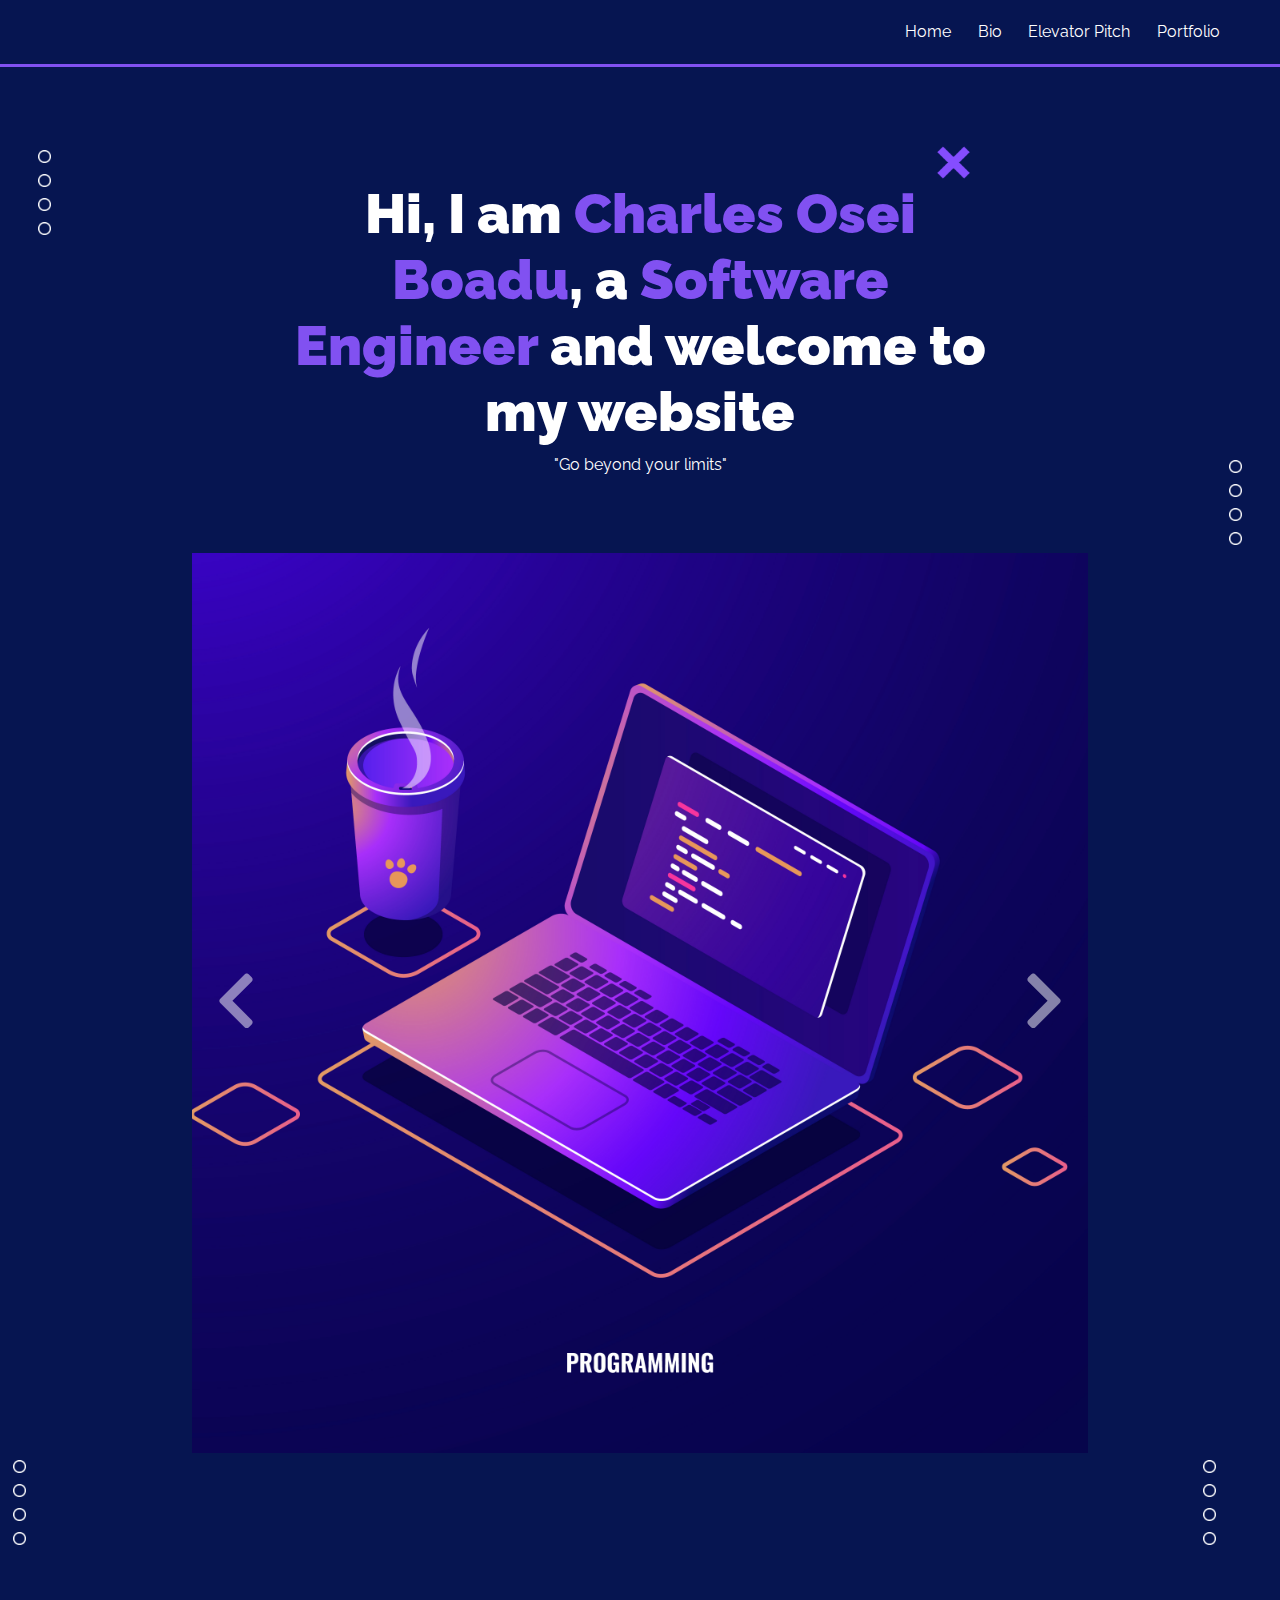
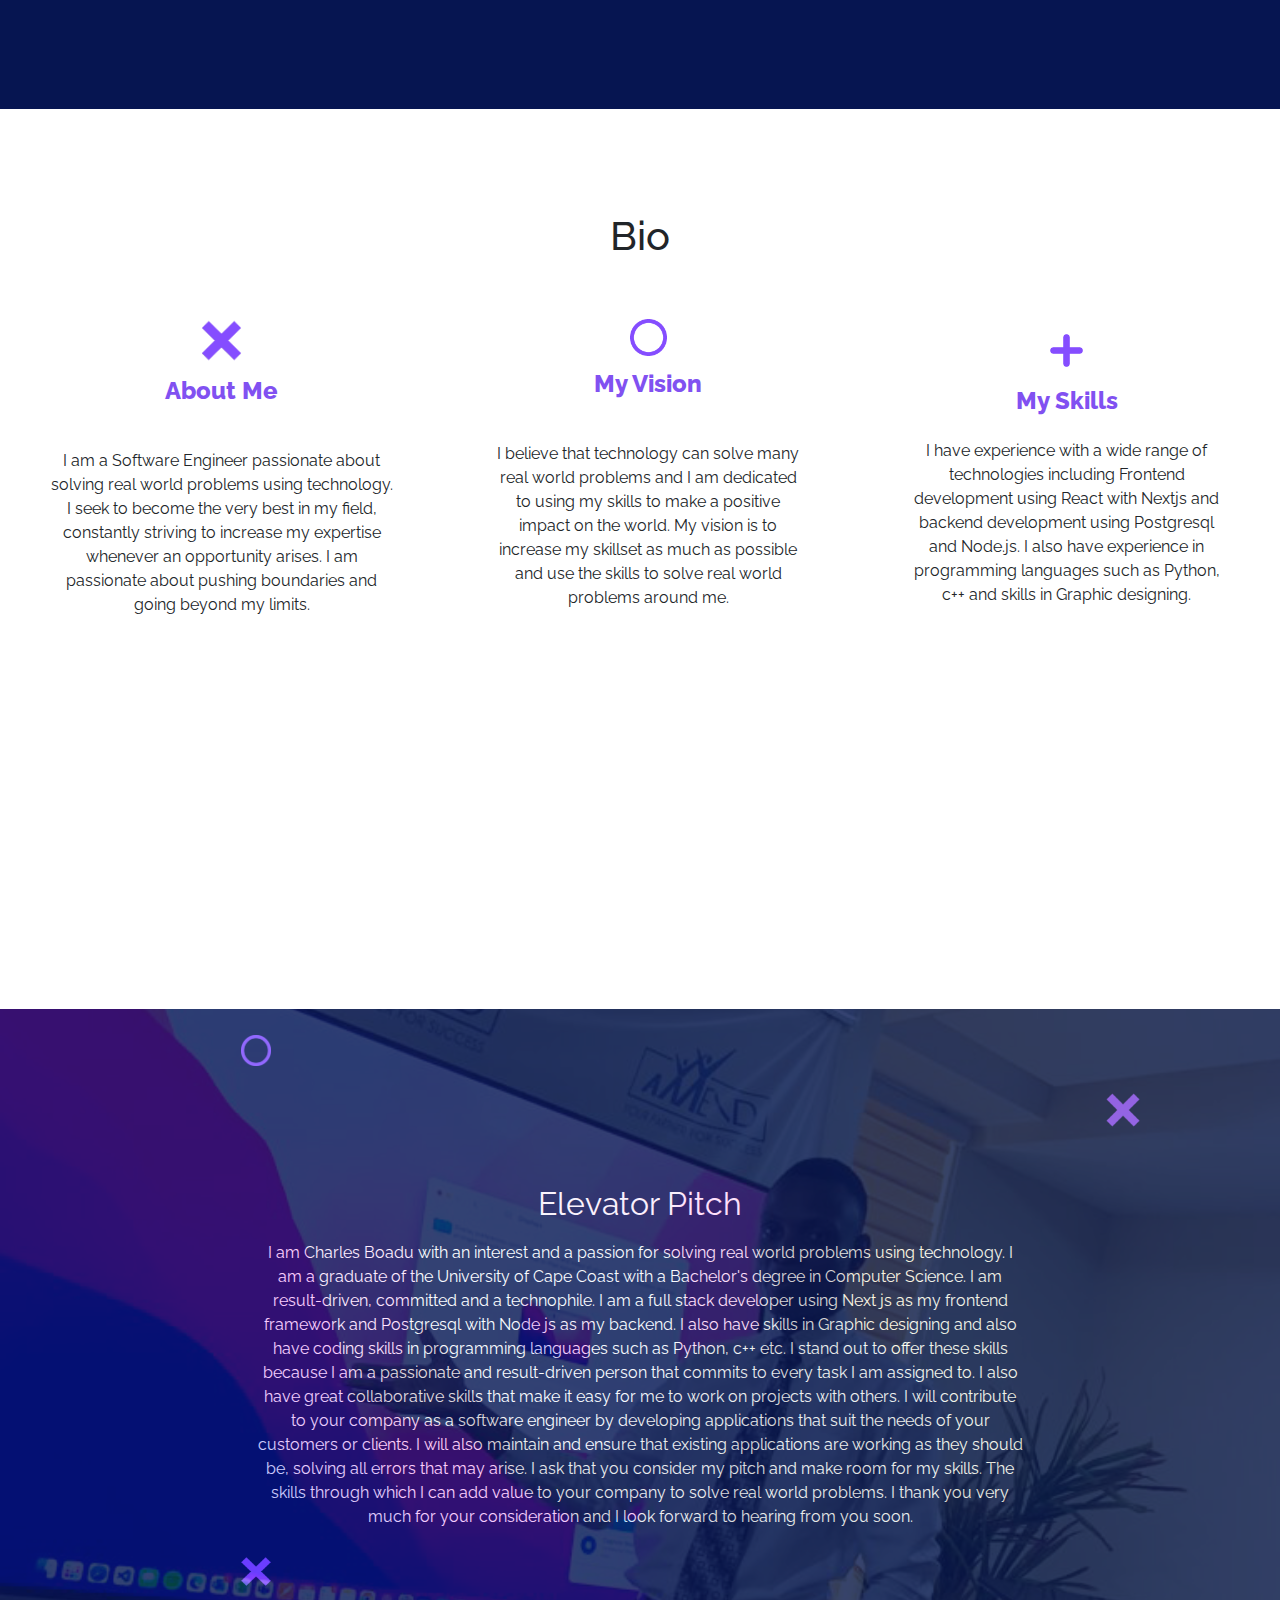
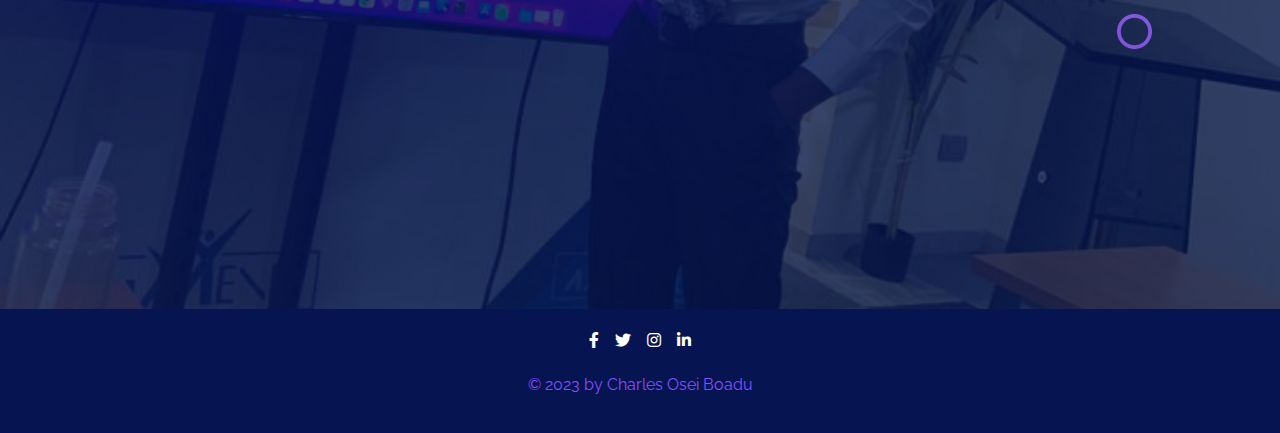
==== index.html @ ef42b21e "Adding Favicon Icon" ====
<!DOCTYPE html>
<html>
  <head>
    <meta charset="utf-8" />
    <meta name="viewport" content="width=device-width, initial-scale=1" />
    <title>Charles Boadu</title>
    <link rel="icon" href="/assets/x.ico" type="image/x-icon" />
    <link
      rel="stylesheet"
      href="https://cdnjs.cloudflare.com/ajax/libs/font-awesome/5.15.4/css/all.min.css"
    />
    <link
      rel="stylesheet"
      href="https://stackpath.bootstrapcdn.com/bootstrap/4.5.2/css/bootstrap.min.css"
      integrity="sha384-JcKb8q3iqJ61gNV9KGb8thSsNjpSL0n8PARn9HuZOnIxN0hoP+VmmDGMN5t9UJ0Z"
      crossorigin="anonymous"
    />
    <script
      src="https://kit.fontawesome.com/0000000000.js"
      crossorigin="anonymous"
    ></script>
    <link rel="preconnect" href="https://fonts.googleapis.com" />
    <link rel="preconnect" href="https://fonts.gstatic.com" crossorigin />
    <link
      href="https://fonts.googleapis.com/css2?family=Raleway:wght@200;300;500;600;700;800&display=swap"
      rel="stylesheet"
    />
    <link rel="stylesheet" type="text/css" href="../css/style.css" />
    <script src="/js/index.js" defer></script>
  </head>
  <body>
    <div class="sticky-nav">
      <nav class="navbar-main">
        <div class="nav-items" id="navItems">
          <div class="navItemsInner">
            <a href="index.html" class="nav-item" id="home-link">Home</a>
            <a href="#bio-section" class="nav-item" id="bio-link">Bio</a>
            <a
              href="#elevator-pitch-heading"
              class="nav-item"
              id="elevator-pitch-link"
              >Elevator Pitch</a
            >
            <a href="./portfolio.html" class="nav-item" id="portfolio-link"
              >Portfolio</a
            >
          </div>
        </div>
      </nav>
      <button class="menu-button" id="mobile-menu-button">&#9776;</button>
    </div>

    <!--Displays welcoming homepage message-->
    <div class="welcome-main">
      <div class="welcome-message-container">
        <video autoplay loop muted class="video-bg">
          <source src="./assets/ink_-_67358 (1080p).mp4" type="video/mp4" />
          Your browser does not support the video tag.
        </video>
        <div class="welcome-text-container">
          <div class="small-circles-1">
            <div>
              <img
                src="./assets/circle-white.png"
                alt="vertical-circles"
                width="20%"
                height="20%"
              />
            </div>
            <div>
              <img
                src="./assets/circle-white.png"
                alt="vertical-circles"
                width="20%"
                height="20%"
              />
            </div>
            <div>
              <img
                src="./assets/circle-white.png"
                alt="vertical-circles"
                width="20%"
                height="20%"
              />
            </div>
            <div>
              <img
                src="./assets/circle-white.png"
                alt="vertical-circles"
                width="20%"
                height="20%"
              />
            </div>
          </div>
          <div class="x-image">
            <img src="./assets/x.png" alt="X" width="8%" height="8%" />
          </div>
          <h1 class="welcome-h1">
            Hi, I am <span id="welcome-name">Charles Osei Boadu</span>, a
            <span id="welcome-career">Software Engineer</span> and welcome to my
            website
          </h1>
          <div class="small-circles">
            <div>
              <img
                src="./assets/circle-white.png"
                alt="vertical-circles"
                width="20%"
                height="20%"
              />
            </div>
            <div>
              <img
                src="./assets/circle-white.png"
                alt="vertical-circles"
                width="20%"
                height="20%"
              />
            </div>
            <div>
              <img
                src="./assets/circle-white.png"
                alt="vertical-circles"
                width="20%"
                height="20%"
              />
            </div>
            <div>
              <img
                src="./assets/circle-white.png"
                alt="vertical-circles"
                width="20%"
                height="20%"
              />
            </div>
          </div>
          <p class="welcome-p">"Go beyond your limits"</p>
        </div>
      </div>

      <!-- Carousel  -->
      <div class="carousel" data-carousel>
        <button class="carousel-button prev" data-carousel-button="prev">
          <i class="fas fa-chevron-left arrow-icons"></i>
        </button>
        <button class="carousel-button next" data-carousel-button="next">
          <i class="fas fa-chevron-right arrow-icons"></i>
        </button>
        <ul data-slides>
          <li class="slide" data-active>
            <img src="./assets/programming.jpg" alt="Carousel Slide One" />
          </li>
          <li class="slide">
            <img
              src="./assets/rear-view-programmer-working-all-night-long.jpg"
              alt="Carousel Slide Two"
            />
          </li>
          <li class="slide">
            <img
              src="./assets/close-up-image-programer-working-his-desk-office.jpg"
              alt="Carousel Slide Three"
            />
          </li>
        </ul>
      </div>
      <div class="small-circles-1">
        <div>
          <img
            src="./assets/circle-white.png"
            alt="vertical-circles"
            width="20%"
            height="20%"
          />
        </div>
        <div>
          <img
            src="./assets/circle-white.png"
            alt="vertical-circles"
            width="20%"
            height="20%"
          />
        </div>
        <div>
          <img
            src="./assets/circle-white.png"
            alt="vertical-circles"
            width="20%"
            height="20%"
          />
        </div>
        <div>
          <img
            src="./assets/circle-white.png"
            alt="vertical-circles"
            width="20%"
            height="20%"
          />
        </div>
      </div>
      <div class="small-circles">
        <div>
          <img
            src="./assets/circle-white.png"
            alt="vertical-circles"
            width="20%"
            height="20%"
          />
        </div>
        <div>
          <img
            src="./assets/circle-white.png"
            alt="vertical-circles"
            width="20%"
            height="20%"
          />
        </div>
        <div>
          <img
            src="./assets/circle-white.png"
            alt="vertical-circles"
            width="20%"
            height="20%"
          />
        </div>
        <div>
          <img
            src="./assets/circle-white.png"
            alt="vertical-circles"
            width="20%"
            height="20%"
          />
        </div>
      </div>
    </div>

    <!-- Section that displays the bio -->
    <div class="bio-section" id="bio-section">
      <div id="bio-heading">
        <h1>Bio</h1>
      </div>
      <div class="about-vision-skills">
        <div class="bio-item">
          <div class="bio-sub-heading">
            <div class="bio-image">
              <img src="./assets/x.png" alt="X" width="20%" height="20%" />
            </div>
            <div>About Me</div>
          </div>
          <div class="bio-text-container">
            I am a Software Engineer passionate about solving real world
            problems using technology. I seek to become the very best in my
            field, constantly striving to increase my expertise whenever an
            opportunity arises. I am passionate about pushing boundaries and
            going beyond my limits.
          </div>
        </div>
        <div class="bio-item">
          <div class="bio-sub-heading">
            <div class="bio-image">
              <img src="./assets/circle-purple.png" alt="O" width="12%" height="12%" />
            </div>
            <div>My Vision</div>
          </div>
          <div class="bio-text-container">
            I believe that technology can solve many real world problems and I
            am dedicated to using my skills to make a positive impact on the
            world. My vision is to increase my skillset as much as possible and
            use the skills to solve real world problems around me.
          </div>
        </div>
        <div class="bio-item">
          <div class="bio-sub-heading">
            <div>
              <img src="./assets/plus.png" alt="+" width="20%" height="20%" />
            </div>
            <div>My Skills</div>
          </div>
          <div>
            I have experience with a wide range of technologies including
            Frontend development using React with Nextjs and backend development
            using Postgresql and Node.js. I also have experience in programming
            languages such as Python, c++ and skills in Graphic designing.
          </div>
        </div>
      </div>
    </div>

    <!-- Section That displays Elevator Pitch  -->
    <div class="elevator-pitch-section" id="elevator-pitch-section">
      <div>
        <img
          src="./assets/Elevator-pitch-image.jpg"
          alt="Elevator Pitch Image"
          id="elevator-pitch-image"
        />
      </div>
      <div>
        <div>
          <div class="elevator-pitch-image-x-o-left">
            <img
              src="./assets/circle-purple.png"
              alt="O"
              width="6%"
              height="6%"
            />
          </div>
          <div class="elevator-pitch-image-x-o-right">
            <img src="./assets/x.png" alt="X" width="5%" height="5%" />
          </div>
        </div>
        <div id="elevator-pitch-heading">Elevator Pitch</div>
        <div id="elevator-pitch-content">
          I am Charles Boadu with an interest and a passion for solving real
          world problems using technology. I am a graduate of the University of
          Cape Coast with a Bachelor's degree in Computer Science. I am
          result-driven, committed and a technophile. I am a full stack
          developer using Next js as my frontend framework and Postgresql with
          Node js as my backend. I also have skills in Graphic designing and
          also have coding skills in programming languages such as Python, c++
          etc. I stand out to offer these skills because I am a passionate and
          result-driven person that commits to every task I am assigned to. I
          also have great collaborative skills that make it easy for me to work
          on projects with others. I will contribute to your company as a
          software engineer by developing applications that suit the needs of
          your customers or clients. I will also maintain and ensure that
          existing applications are working as they should be, solving all
          errors that may arise. I ask that you consider my pitch and make room
          for my skills. The skills through which I can add value to your
          company to solve real world problems. I thank you very much for your
          consideration and I look forward to hearing from you soon.
        </div>
        <div>
          <div class="elevator-pitch-image-x-o-left">
            <img src="./assets/x.png" alt="X" width="10%" height="10%" />
          </div>
          <div class="elevator-pitch-image-x-o-right">
            <img
              src="./assets/circle-purple.png"
              alt="O"
              width="3%"
              height="3%"
            />
          </div>
        </div>
      </div>
    </div>

    <!--Displays responsive footer at bottom of webpage-->
    <div class="footer-dark">
      <footer>
        <div class="footer-icons-container">
          <div class="footer-icons">
            <a href="https://twitter.com/Charles48722181"
              ><i class="fab fa-facebook-f fa-inverse"></i> </a
            ><a href="https://twitter.com/Charles48722181">
              <i class="fab fa-twitter fa-inverse"></i> </a
            ><a href="https://www.instagram.com/charlesoseiboadu/">
              <i class="fab fa-instagram fa-inverse"></i> </a
            ><a href="https://www.linkedin.com/in/charles-boadu-6b8129207/">
              <i class="fab fa-linkedin-in fa-inverse"></i>
            </a>
          </div>
          <p class="copyright">© 2023 by Charles Osei Boadu</p>
        </div>
      </footer>
    </div>

    <script
      src="https://code.jquery.com/jquery-3.5.1.slim.min.js"
      integrity="sha384-DfXdz2htPH0lsSSs5nCTpuj/zy4C+OGpamoFVy38MVBnE+IbbVYUew+OrCXaRkfj"
      crossorigin="anonymous"
    ></script>
    <script
      src="https://cdn.jsdelivr.net/npm/popper.js@1.16.1/dist/umd/popper.min.js"
      integrity="sha384-9/reFTGAW83EW2RDu2S0VKaIzap3H66lZH81PoYlFhbGU+6BZp6G7niu735Sk7lN"
      crossorigin="anonymous"
    ></script>
    <script
      src="https://stackpath.bootstrapcdn.com/bootstrap/4.5.2/js/bootstrap.min.js"
      integrity="sha384-B4gt1jrGC7Jh4AgTPSdUtOBvfO8shuf57BaghqFfPlYxofvL8/KUEfYiJOMMV+rV"
      crossorigin="anonymous"
    ></script>
  </body>
</html>
---- css/style.css ----
body {
  font-family: "Raleway", sans-serif;
  margin: 0px 0px;
  min-height: 100vh;
  min-width: fit-content;
  display: flex;
  flex-direction: column;
  font-size: 1rem;
  font-weight: 400;
  color: #212529;
  background-color: rgb(6, 21, 81);
}

.sticky-nav {
  height: 100vh;
  z-index: 100;
  position: fixed;
  top: 0;
  top: 0;
  left: 0;
  right: 0;
  margin-bottom: 20px;
}

.navItemsInner {
  width: 100%;
  display: flex;
  justify-content: space-between;
}

.navbar-main {
  background-color: rgb(6, 21, 81);
  padding: 20px 10px;
  display: flex;
  justify-content: flex-end;
  border-bottom: 3px solid #8151f1;
}

.nav-items {
  width: 25%;
  display: flex;
  justify-content: space-between;
  margin-right: 50px;
}

.welcome-main {
  background-color: rgb(6, 21, 81);
  position: relative;
  width: 100%;
  height: 100%;
  margin-bottom: 20%;
  /* margin-top: -1.5%; */
}

.nav-item.active {
  color: #8151f1;
}

.video-bg {
  position: absolute;
  top: 0;
  left: 0;
  width: 100%;
  height: 100%;
  object-fit: cover;
  z-index: -1;
  opacity: 0.2;
}

.welcome-message-container {
  text-align: center;
  height: 100%;
  margin: 0 auto;
  color: #fff;
  padding-top: 8%;
  padding-bottom: 3%;
  position: relative;
  z-index: 1;
  padding: 20px;
}

#welcome-name {
  color: #8151f1;
  font-weight: 400px;
}

#welcome-career {
  color: #8151f1;
}

.welcome-text-container {
  width: 60%;
  padding-top: 10%;
  margin: 0 auto;
  margin-bottom: 20%;
}

.welcome-h1 {
  font-weight: 900;
  font-size: 55px;
}

.small-circles {
  position: absolute;
  right: 1%;
  z-index: -1;
  width: 5%;
}

.small-circles-1 {
  position: absolute;
  left: 1%;
  z-index: -1;
  width: 5%;
}

.nav-item {
  color: white;
}

.nav-item:hover {
  color: rgb(133, 77, 255);
  text-decoration: none;
}

.x-image {
  display: flex;
  justify-content: flex-end;
  margin-right: 4%;
}

.carousel {
  width: 70vw;
  height: 100vh;
  position: relative;
  margin: 0 auto;
  margin-top: -15%;
}

.carousel > ul {
  margin: 0;
  padding: 0;
  list-style: none;
}

.slide {
  position: absolute;
  inset: 0;
  opacity: 0;
  transition: 200ms opacity ease-in-out;
  transition-delay: 200ms;
}

.slide > img {
  display: block;
  width: 100%;
  height: 100%;
  object-fit: cover;
  object-position: center;
}

.slide[data-active] {
  opacity: 1;
  z-index: 1;
  transition-delay: 0ms;
}

.carousel-button {
  position: absolute;
  z-index: 1000;
  background: none;
  border: none;
  font-size: 4rem;
  top: 50%;
  transform: translateY(-50%);
  color: rgba(255, 255, 255, 0.5);
  cursor: pointer;
  /* border-radius: 0.25rem; */
  padding: 0 0.5rem;
  /* background-color: rgba(0, 0, 0, 0.1); */
}

.carousel-button:hover,
.carousel-button:focus {
  color: white;
  /* background-color: rgba(0, 0, 0, 0.2); */
}

.carousel-button:focus {
  outline: 1px solid #8151f1;
}

.carousel-button.prev {
  left: 1rem;
}

.carousel-button.next {
  right: 1rem;
}

.bio-section {
  background-color: white;
  height: 100vh;
  padding-top: 8%;
  padding-bottom: 3%;
}

#bio-heading {
  text-align: center;
  font-weight: 800;
}

.about-vision-skills {
  display: flex;
  justify-content: space-between;
  width: 100%;
  margin: 0 auto;
}

.bio-sub-heading {
  color: #8151f1;
  font-weight: 800;
  font-size: x-large;
  padding-bottom: 20px;
}

.bio-image {
  padding-bottom: 10px;
}

.bio-item {
  padding: 50px;
  text-align: center;
}

.bio-text-container {
  padding-top: 20px;
}

.elevator-pitch-section {
  height: 100vh;
  background-color: rgb(6, 21, 81);
}

#elevator-pitch-image {
  position: absolute;
  width: 100%;
  height: 100%;
  object-fit: cover;
  /* z-index: -1; */
  opacity: 0.2;
}

#elevator-pitch-heading {
  font-size: xx-large;
  text-align: center;
  color: white;
  padding-top: 4%;
}

#elevator-pitch-content {
  color: white;
  text-align: center;
  width: 60%;
  margin: 0 auto;
  padding-top: 1%;
}

.elevator-pitch-image-x-o-left {
  width: 40%;
  display: flex;
  justify-content: center;
  padding-top: 2%;
}

.elevator-pitch-image-x-o-right {
  width: 90%;
  display: flex;
  justify-content: flex-end;
  padding-top: 2%;
}

@keyframes slide {
  0%,
  100% {
    transform: translateX(0);
  }
  33.33%,
  100% {
    transform: translateX(-100%);
  }
  66.66%,
  100% {
    transform: translateX(-200%);
  }
}

.footer-dark {
  padding: 20px 0;
  background-color: #061551;
  bottom: 0;
  top: 0;
  position: relative;
}

.footer-icons {
  display: flex;
  margin: 0 auto;
  width: 8%;
  justify-content: space-between;
}

.copyright {
  color: #854dff;
  text-align: center;
  margin-top: 20px;
}

.menu-button {
  display: none;
}

@media (max-width: 768px) {
  .sticky-nav {
    height: fit-content;
  }

  .footer-dark .item:not(.social) {
    text-align: center;
    padding-bottom: 20px;
  }

  .navbar-main {
    height: 10vh;
  }

  .nav-items {
    display: none;
    flex-direction: column;
    position: fixed;
    top: 0;
    left: 0;
    height: 100vh;
    width: 200px;
    background-color: #ffffff;
    box-shadow: -2px 0 10px rgba(0, 0, 0, 0.1); /* Adding shadow on the left side */
    transform: translateX(100%); /* Initially off-screen to the right */
    transition: transform 0.3s ease-in-out;
    color: black;
  }

  .navItemsInner {
    display: flex;
    flex-direction: column;
    height: 20vh;
    padding: 10px 10px;
    color: black;
    font-size: 1.2rem;
  }

  .nav-items.active {
    transform: translateX(0); /* Moves the menu into view */
  }

  .nav-items.active {
    display: flex;
  }

  .welcome-text-container {
    padding-top: 20%;
    width: 80%;
  }

  .menu-button {
    display: block;
    background-color: #007bff;
    color: #ffffff;
    border: none;
    padding: 10px 15px;
    font-size: 18px;
    cursor: pointer;
    position: absolute;
    top: 10px;
    right: 10px;
    border-radius: 10%;
  }

  .nav-item {
    color: black;
    padding: 10px 0;
  }

  .menu-button:focus {
    outline: none;
  }

  .welcome-message-container {
    width: fit-content;
  }

  .carousel {
    width: 100vw;
    height: 70vh;
  }

  .carousel-button {
    z-index: 10;
  }

  .about-vision-skills {
    flex-direction: column;
  }

  .bio-section {
    height: fit-content;
  }

  .elevator-pitch-section {
    height: fit-content;
  }

  #elevator-pitch-content {
    width: 80%;
    margin: 0 auto;
    padding-top: 1%;
  }

  .footer-icons {
    width: 30%;
  }

  @media (max-width: 991px) {
    .footer-dark .item.social {
      text-align: center;
      margin-top: 20px;
    }
  }
}

@media (max-width: 820px) and (device-height: 1180px) and (orientation: portrait) {
  .sticky-nav {
    height: fit-content;
  }

  .footer-dark .item:not(.social) {
    text-align: center;
    padding-bottom: 20px;
  }

  .navbar-main {
    height: 10vh;
  }

  .nav-items {
    display: none;
    flex-direction: column;
    position: fixed;
    top: 0;
    left: 0;
    height: 100vh;
    width: 200px;
    background-color: #ffffff;
    box-shadow: -2px 0 10px rgba(0, 0, 0, 0.1); /* Adding shadow on the left side */
    transform: translateX(100%); /* Initially off-screen to the right */
    transition: transform 0.3s ease-in-out;
    color: black;
  }

  .navItemsInner {
    display: flex;
    flex-direction: column;
    height: 20vh;
    padding: 10px 10px;
    color: black;
    font-size: 1.2rem;
  }

  .nav-items.active {
    transform: translateX(0); /* Moves the menu into view */
  }

  .nav-items.active {
    display: flex;
  }

  .welcome-text-container {
    padding-top: 20%;
    width: 80%;
  }

  .menu-button {
    display: block;
    background-color: #007bff;
    color: #ffffff;
    border: none;
    padding: 10px 15px;
    font-size: 18px;
    cursor: pointer;
    position: absolute;
    top: 10px;
    right: 10px;
    border-radius: 10%;
  }

  .nav-item {
    color: black;
    padding: 10px 0;
  }

  .menu-button:focus {
    outline: none;
  }

  .welcome-message-container {
    width: fit-content;
  }

  .carousel {
    width: 100vw;
    height: 70vh;
  }

  .carousel-button {
    z-index: 10;
  }

  .about-vision-skills {
    flex-direction: column;
  }

  .bio-section {
    height: fit-content;
  }

  .elevator-pitch-section {
    height: fit-content;
  }

  #elevator-pitch-content {
    width: 80%;
    margin: 0 auto;
    padding-top: 1%;
  }

  .footer-icons {
    width: 30%;
  }
}

@media (max-width: 912px) and (device-height: 1368px) and (orientation: portrait) {
  .sticky-nav {
    height: fit-content;
  }

  .footer-dark .item:not(.social) {
    text-align: center;
    padding-bottom: 20px;
  }

  .navbar-main {
    height: 10vh;
  }

  .nav-items {
    display: none;
    flex-direction: column;
    position: fixed;
    top: 0;
    left: 0;
    height: 100vh;
    width: 200px;
    background-color: #ffffff;
    box-shadow: -2px 0 10px rgba(0, 0, 0, 0.1); /* Adding shadow on the left side */
    transform: translateX(100%); /* Initially off-screen to the right */
    transition: transform 0.3s ease-in-out;
    color: black;
  }

  .navItemsInner {
    display: flex;
    flex-direction: column;
    height: 20vh;
    padding: 10px 10px;
    color: black;
    font-size: 1.2rem;
  }

  .nav-items.active {
    transform: translateX(0); /* Moves the menu into view */
  }

  .nav-items.active {
    display: flex;
  }

  .welcome-text-container {
    padding-top: 20%;
    width: 80%;
  }

  .menu-button {
    display: block;
    background-color: #007bff;
    color: #ffffff;
    border: none;
    padding: 10px 15px;
    font-size: 18px;
    cursor: pointer;
    position: absolute;
    top: 10px;
    right: 10px;
    border-radius: 10%;
  }

  .nav-item {
    color: black;
    padding: 10px 0;
  }

  .menu-button:focus {
    outline: none;
  }

  .welcome-message-container {
    width: fit-content;
  }

  .carousel {
    width: 100vw;
    height: 70vh;
  }

  .carousel-button {
    z-index: 10;
  }

  .about-vision-skills {
    flex-direction: column;
  }

  .bio-section {
    height: fit-content;
  }

  .elevator-pitch-section {
    height: fit-content;
  }

  #elevator-pitch-content {
    width: 80%;
    margin: 0 auto;
    padding-top: 1%;
  }

  .footer-icons {
    width: 30%;
  }
}

@media (max-width: 280px) and (device-height: 653px) and (orientation: portrait) {
  .sticky-nav {
    height: fit-content;
  }

  .footer-dark .item:not(.social) {
    text-align: center;
    padding-bottom: 20px;
  }

  .navbar-main {
    height: 10vh;
  }

  .nav-items {
    display: none;
    flex-direction: column;
    position: fixed;
    top: 0;
    left: 0;
    height: 100vh;
    width: 200px;
    background-color: #ffffff;
    box-shadow: -2px 0 10px rgba(0, 0, 0, 0.1); /* Adding shadow on the left side */
    transform: translateX(100%); /* Initially off-screen to the right */
    transition: transform 0.3s ease-in-out;
    color: black;
  }

  .navItemsInner {
    display: flex;
    flex-direction: column;
    height: 20vh;
    padding: 10px 10px;
    color: black;
    font-size: 1.2rem;
  }

  .nav-items.active {
    transform: translateX(0); /* Moves the menu into view */
  }

  .nav-items.active {
    display: flex;
  }

  .welcome-text-container {
    padding-top: 20%;
    width: 80%;
  }

  .welcome-h1 {
    font-size: 40px;
  }

  .menu-button {
    display: block;
    background-color: #007bff;
    color: #ffffff;
    border: none;
    padding: 10px 15px;
    font-size: 18px;
    cursor: pointer;
    position: absolute;
    top: 10px;
    right: 10px;
    border-radius: 10%;
  }

  .nav-item {
    color: black;
    padding: 10px 0;
  }

  .menu-button:focus {
    outline: none;
  }

  .welcome-message-container {
    width: fit-content;
  }

  .carousel {
    width: 100vw;
    height: 70vh;
  }

  .carousel-button {
    z-index: 10;
  }

  .about-vision-skills {
    flex-direction: column;
  }

  .bio-section {
    height: fit-content;
  }

  .elevator-pitch-section {
    height: fit-content;
  }

  #elevator-pitch-content {
    width: 80%;
    margin: 0 auto;
    padding-top: 1%;
  }

  .footer-icons {
    width: 30%;
  }
}

@media (max-width: 1024px) and (device-height: 600px) {
  .nav-items {
    width: 40%;
    display: flex;
    justify-content: space-between;
    margin-right: 50px;
  }

  .welcome-text-container {
    width: 80%;
    padding-top: 10%;
    margin: 0 auto;
    margin-bottom: 20%;
  }

  #elevator-pitch-content {
    width: 80%;
    margin: 0 auto;
    padding-top: 1%;
  }
}
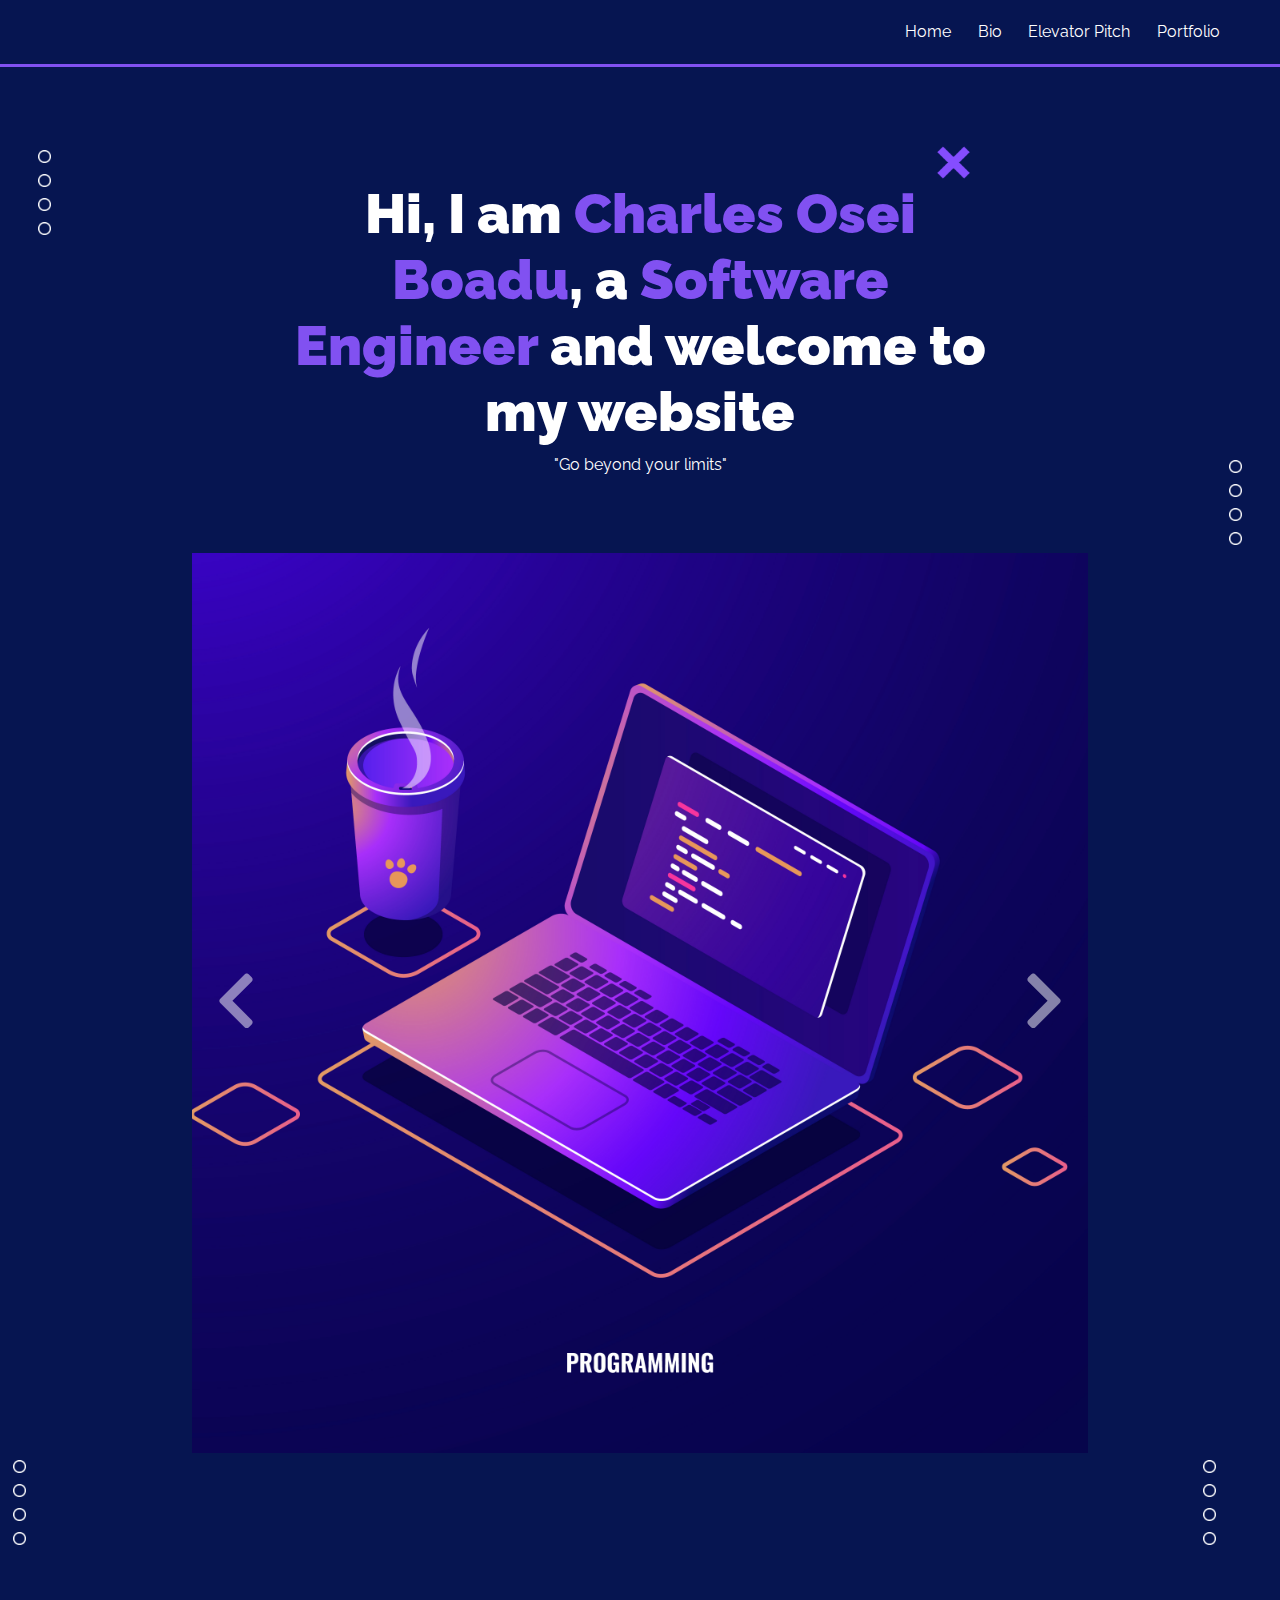
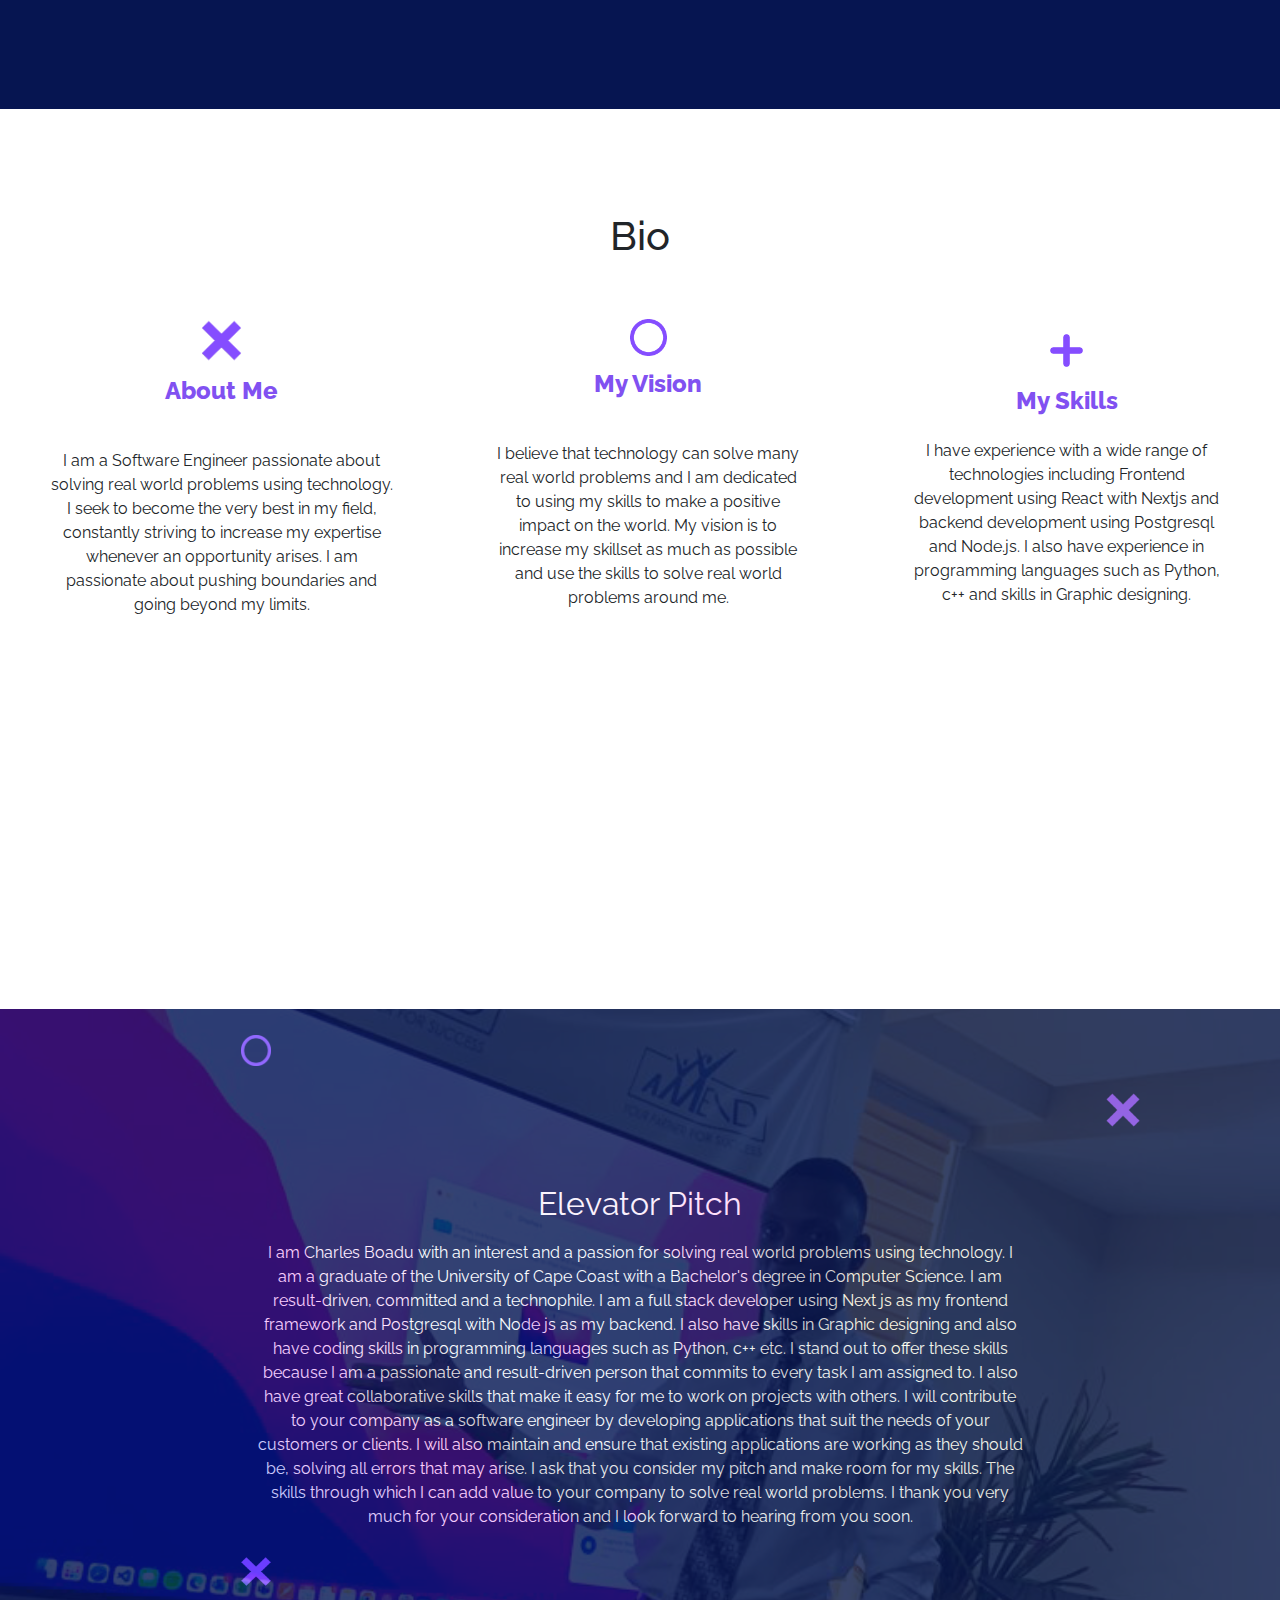
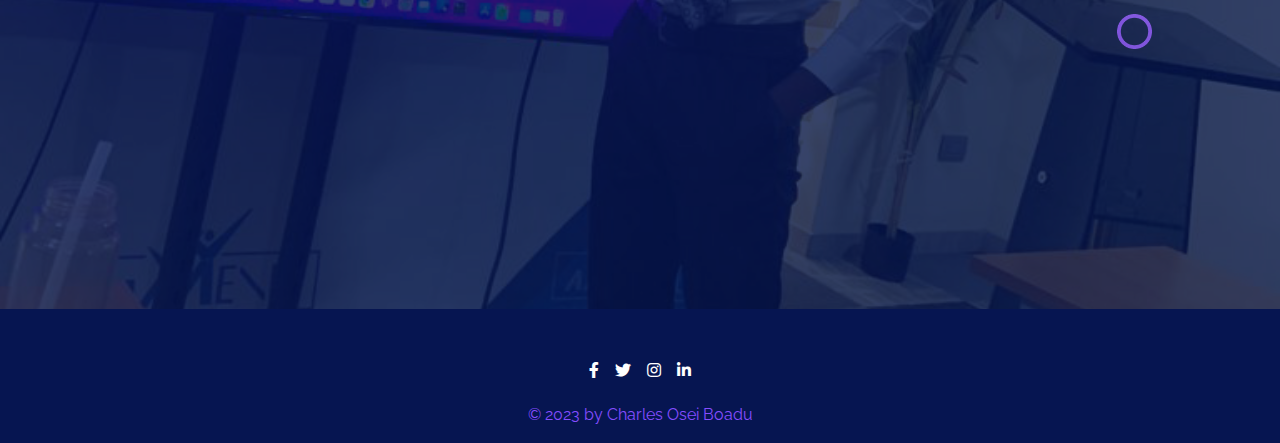
==== commit 8739fa62: "Adding Resume to Portfolio" ====
--- a/index.html
+++ b/index.html
@@ -347,8 +347,7 @@
     </div>
 
     <!--Displays responsive footer at bottom of webpage-->
-    <div class="footer-dark">
-      <footer>
+      <footer style="margin-top: 50px">
         <div class="footer-icons-container">
           <div class="footer-icons">
             <a href="https://twitter.com/Charles48722181"
@@ -362,7 +361,6 @@
             </a>
           </div>
           <p class="copyright">© 2023 by Charles Osei Boadu</p>
-        </div>
       </footer>
     </div>
 
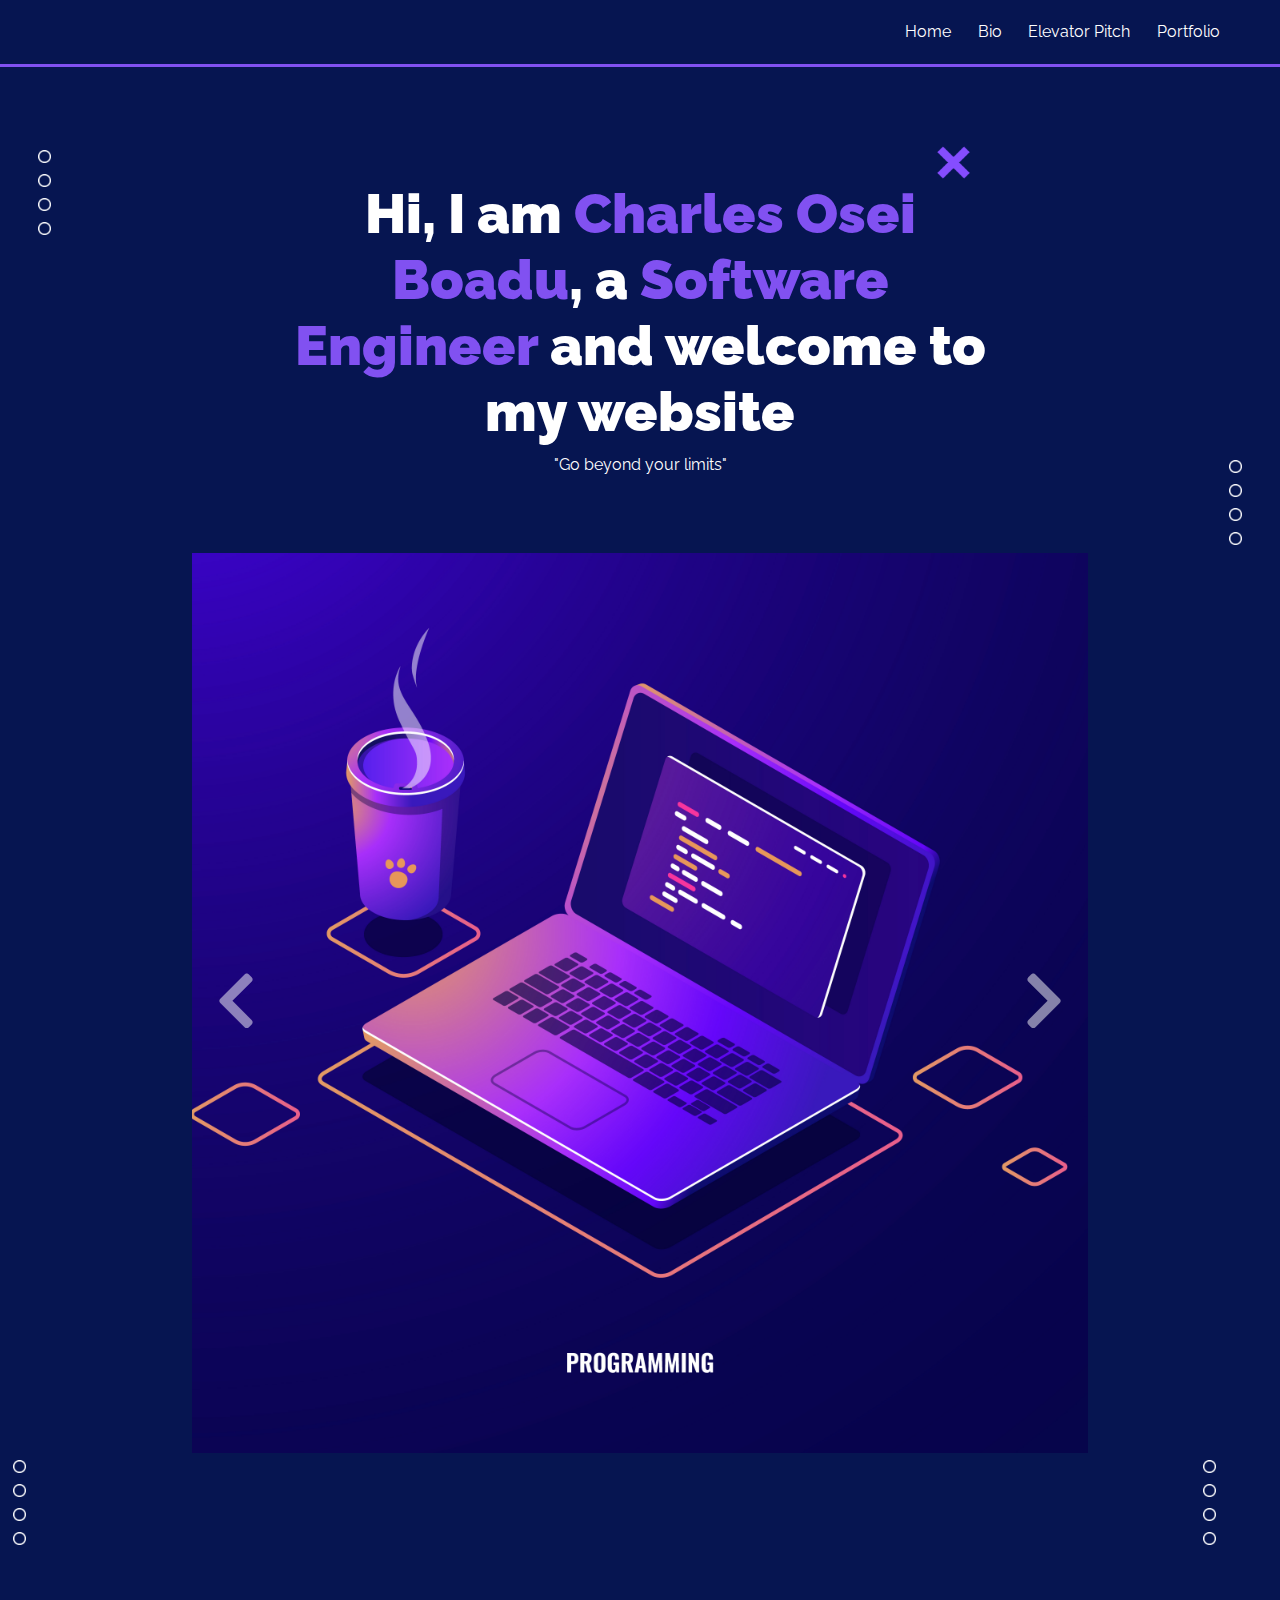
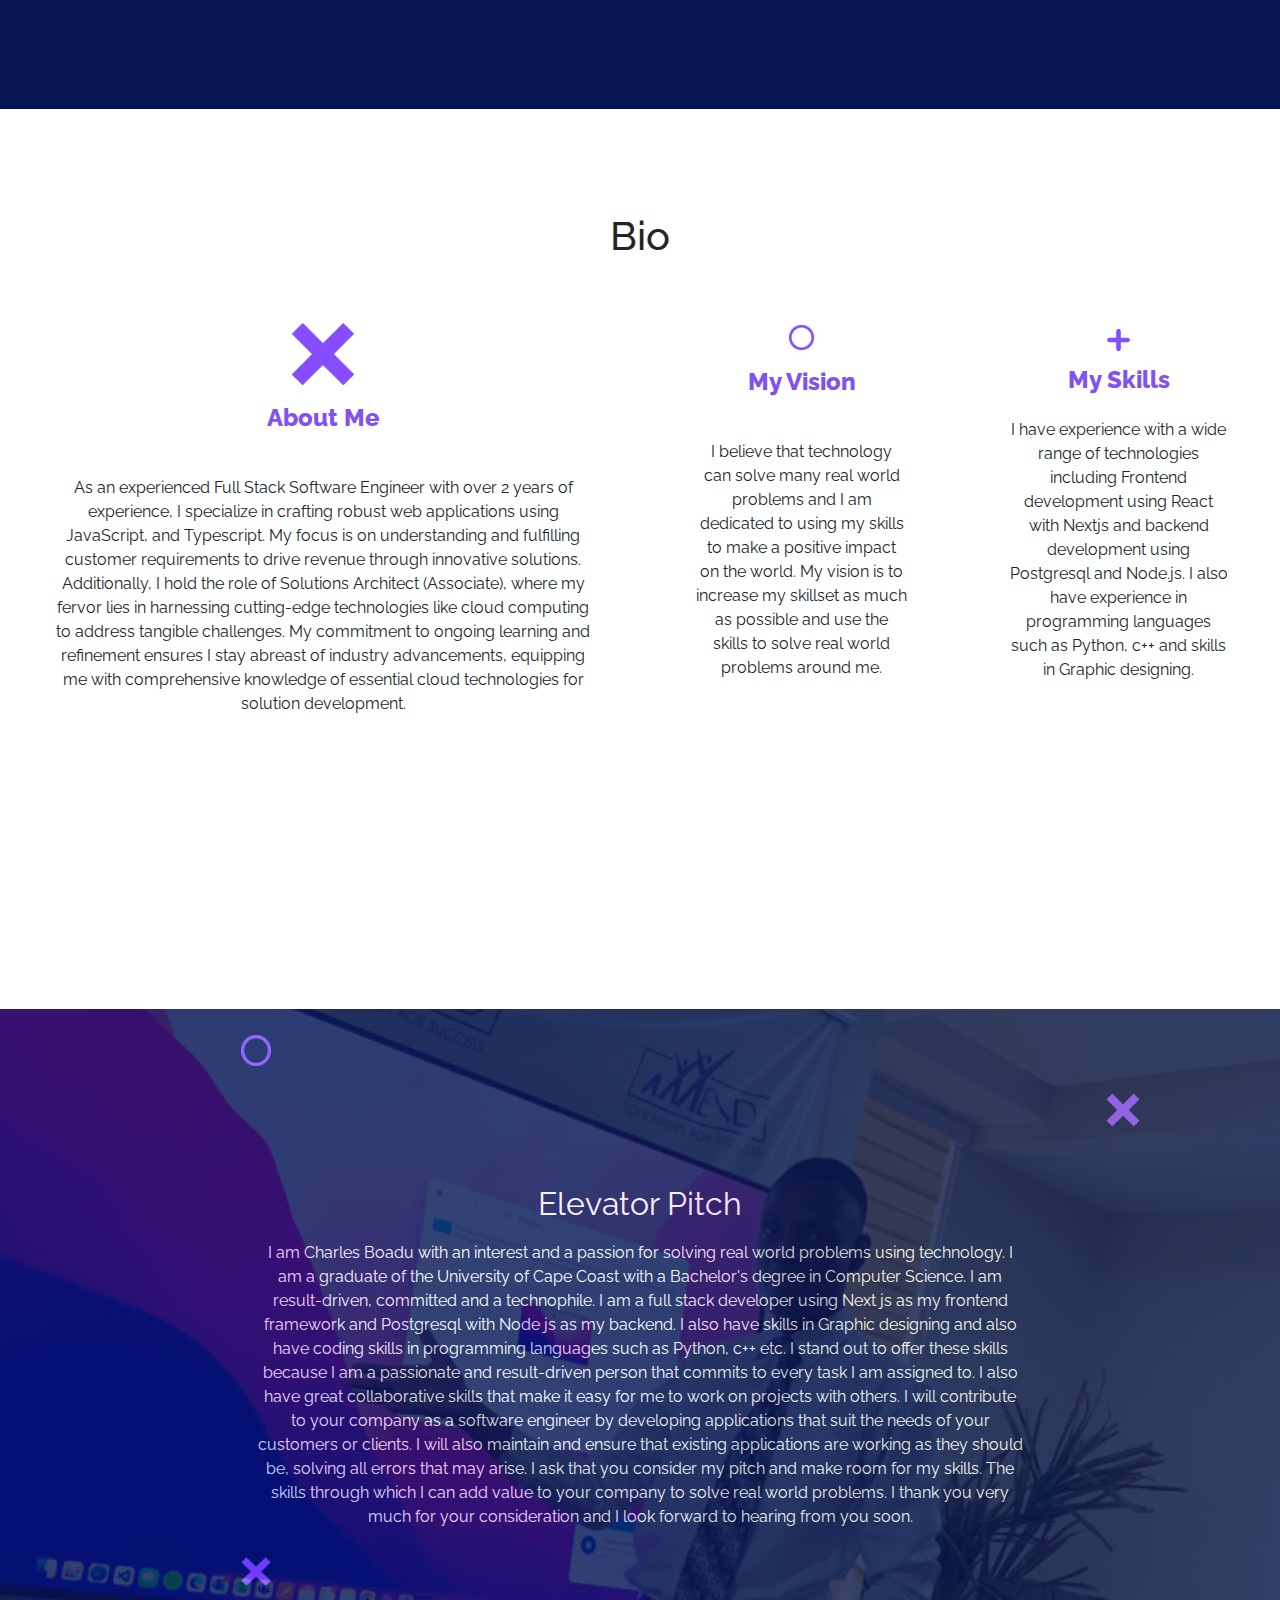
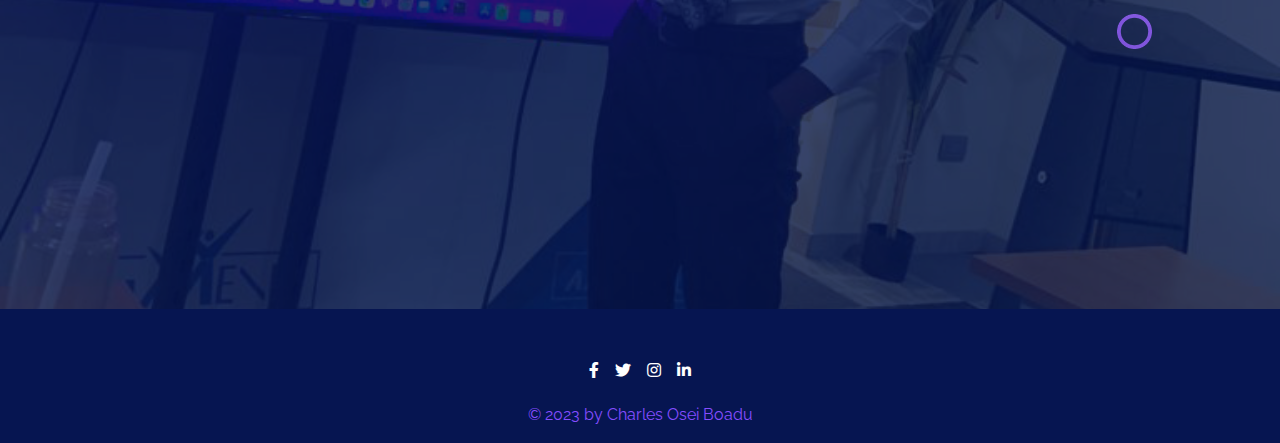
==== commit 92748cd5: "Update index.html" ====
--- a/index.html
+++ b/index.html
@@ -248,11 +248,7 @@
             <div>About Me</div>
           </div>
           <div class="bio-text-container">
-            I am a Software Engineer passionate about solving real world
-            problems using technology. I seek to become the very best in my
-            field, constantly striving to increase my expertise whenever an
-            opportunity arises. I am passionate about pushing boundaries and
-            going beyond my limits.
+            As an experienced Full Stack Software Engineer with over 2 years of experience, I specialize in crafting robust web applications using JavaScript, and Typescript. My focus is on understanding and fulfilling customer requirements to drive revenue through innovative solutions. Additionally, I hold the role of Solutions Architect (Associate), where my fervor lies in harnessing cutting-edge technologies like cloud computing to address tangible challenges. My commitment to ongoing learning and refinement ensures I stay abreast of industry advancements, equipping me with comprehensive knowledge of essential cloud technologies for solution development.
           </div>
         </div>
         <div class="bio-item">
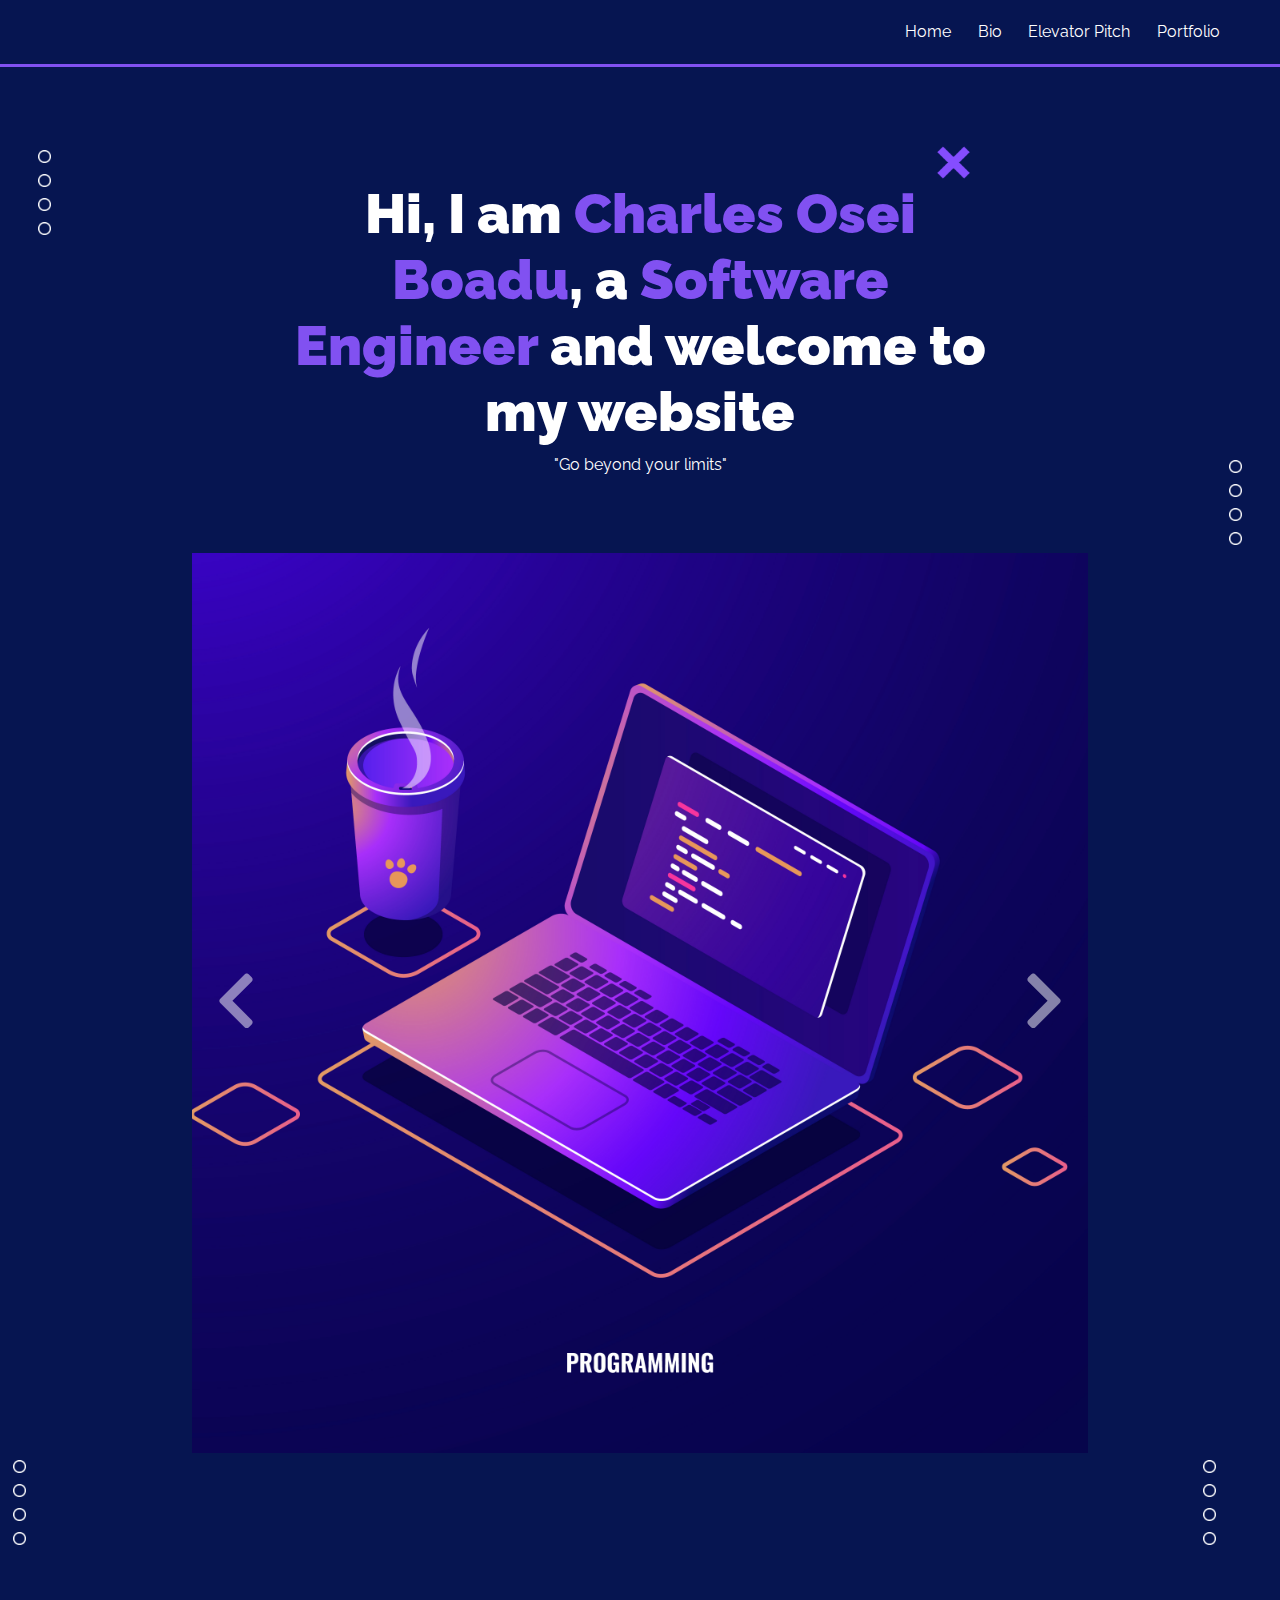
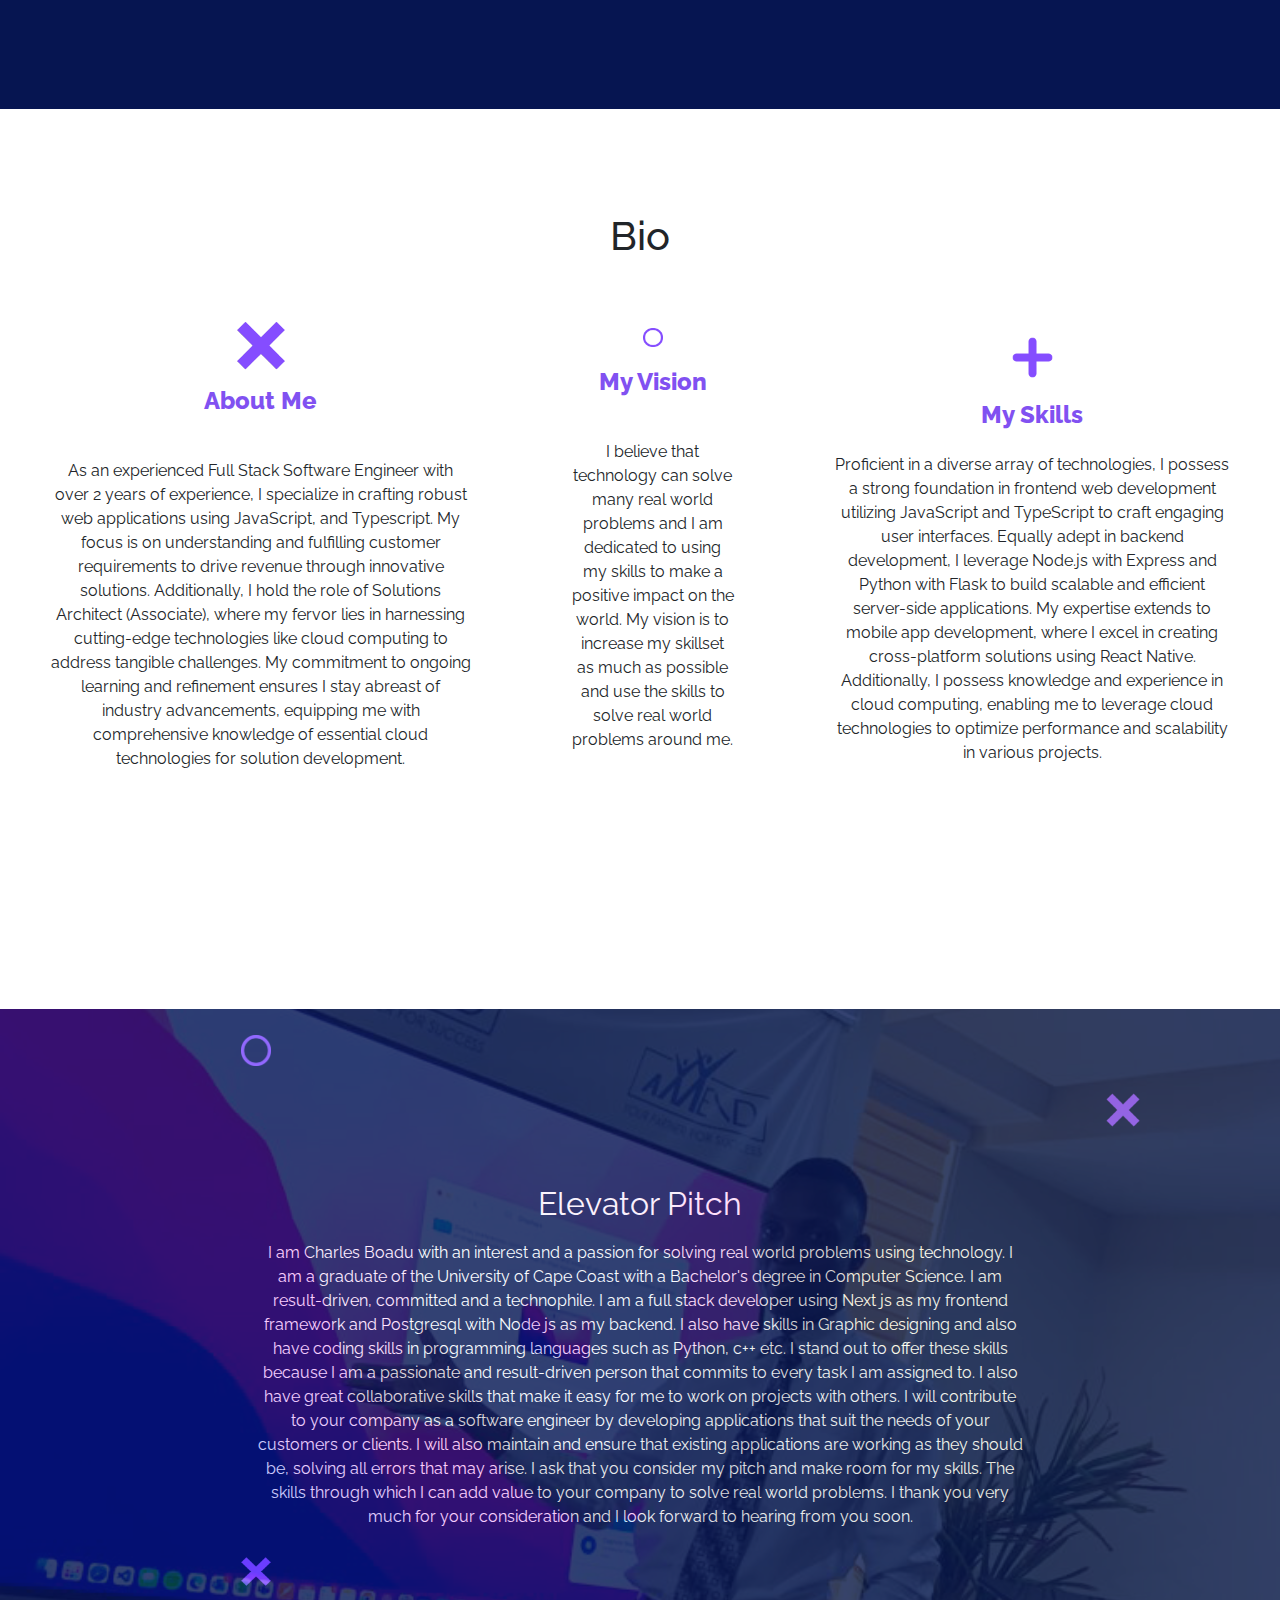
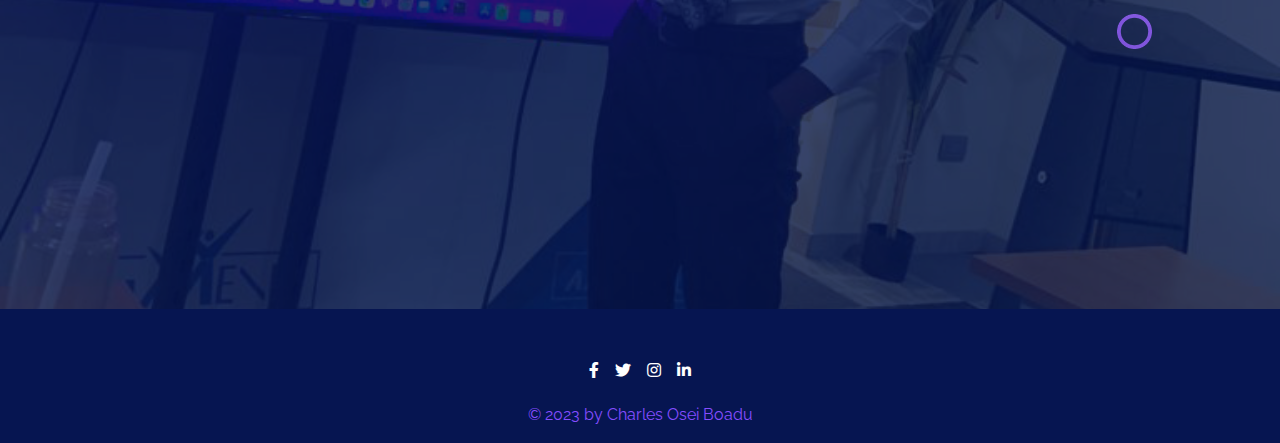
==== commit 89ebdadd: "Update index.html" ====
--- a/index.html
+++ b/index.html
@@ -248,7 +248,14 @@
             <div>About Me</div>
           </div>
           <div class="bio-text-container">
-            As an experienced Full Stack Software Engineer with over 2 years of experience, I specialize in crafting robust web applications using JavaScript, and Typescript. My focus is on understanding and fulfilling customer requirements to drive revenue through innovative solutions. Additionally, I hold the role of Solutions Architect (Associate), where my fervor lies in harnessing cutting-edge technologies like cloud computing to address tangible challenges. My commitment to ongoing learning and refinement ensures I stay abreast of industry advancements, equipping me with comprehensive knowledge of essential cloud technologies for solution development.
+            As an experienced Full Stack Software Engineer with over 2 years of experience, 
+            I specialize in crafting robust web applications using JavaScript, and Typescript. 
+            My focus is on understanding and fulfilling customer requirements to drive revenue 
+            through innovative solutions. Additionally, I hold the role of Solutions Architect 
+            (Associate), where my fervor lies in harnessing cutting-edge technologies like cloud 
+            computing to address tangible challenges. My commitment to ongoing learning and 
+            refinement ensures I stay abreast of industry advancements, equipping me with 
+            comprehensive knowledge of essential cloud technologies for solution development.
           </div>
         </div>
         <div class="bio-item">
@@ -273,10 +280,14 @@
             <div>My Skills</div>
           </div>
           <div>
-            I have experience with a wide range of technologies including
-            Frontend development using React with Nextjs and backend development
-            using Postgresql and Node.js. I also have experience in programming
-            languages such as Python, c++ and skills in Graphic designing.
+            Proficient in a diverse array of technologies, I possess a strong foundation 
+            in frontend web development utilizing JavaScript and TypeScript to craft engaging 
+            user interfaces. Equally adept in backend development, I leverage Node.js with 
+            Express and Python with Flask to build scalable and efficient server-side applications.
+            My expertise extends to mobile app development, where I excel in creating cross-platform 
+            solutions using React Native. Additionally, I possess knowledge and experience in cloud 
+            computing, enabling me to leverage cloud technologies to optimize performance and scalability 
+            in various projects.
           </div>
         </div>
       </div>
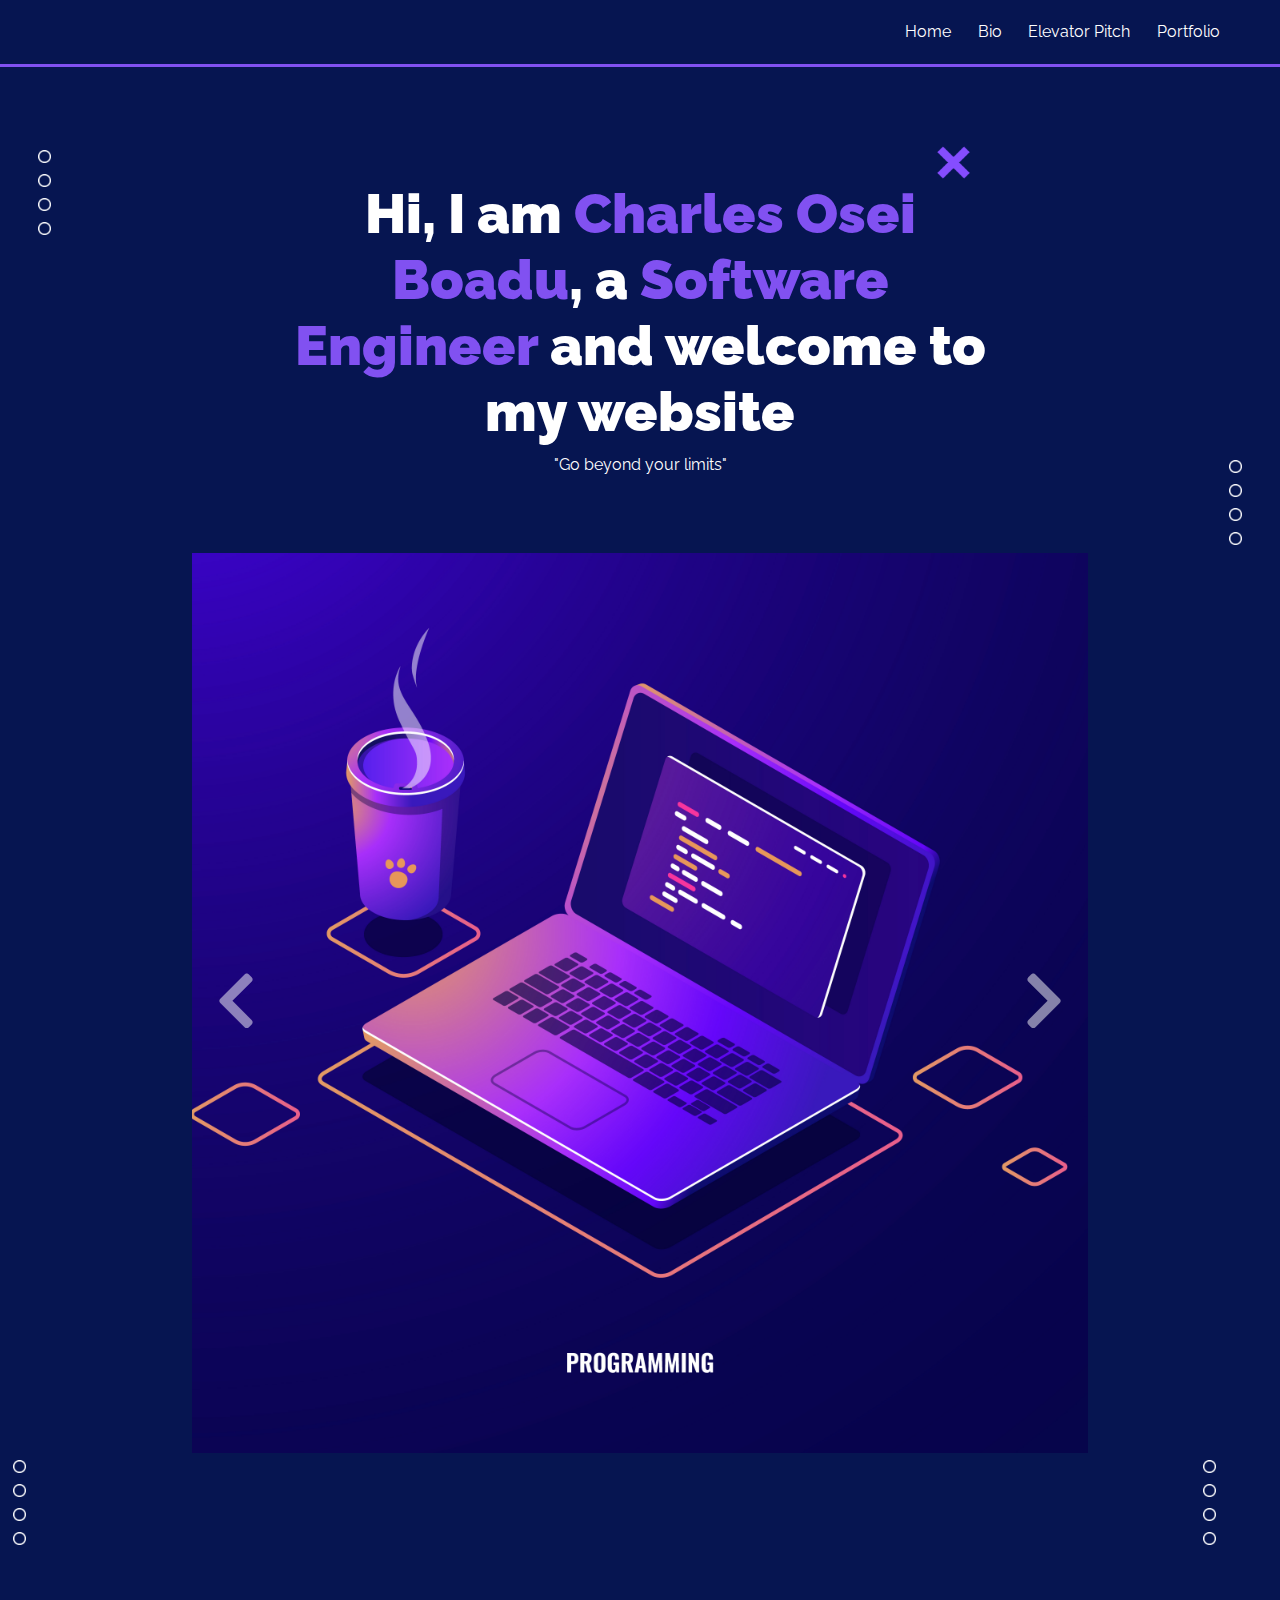
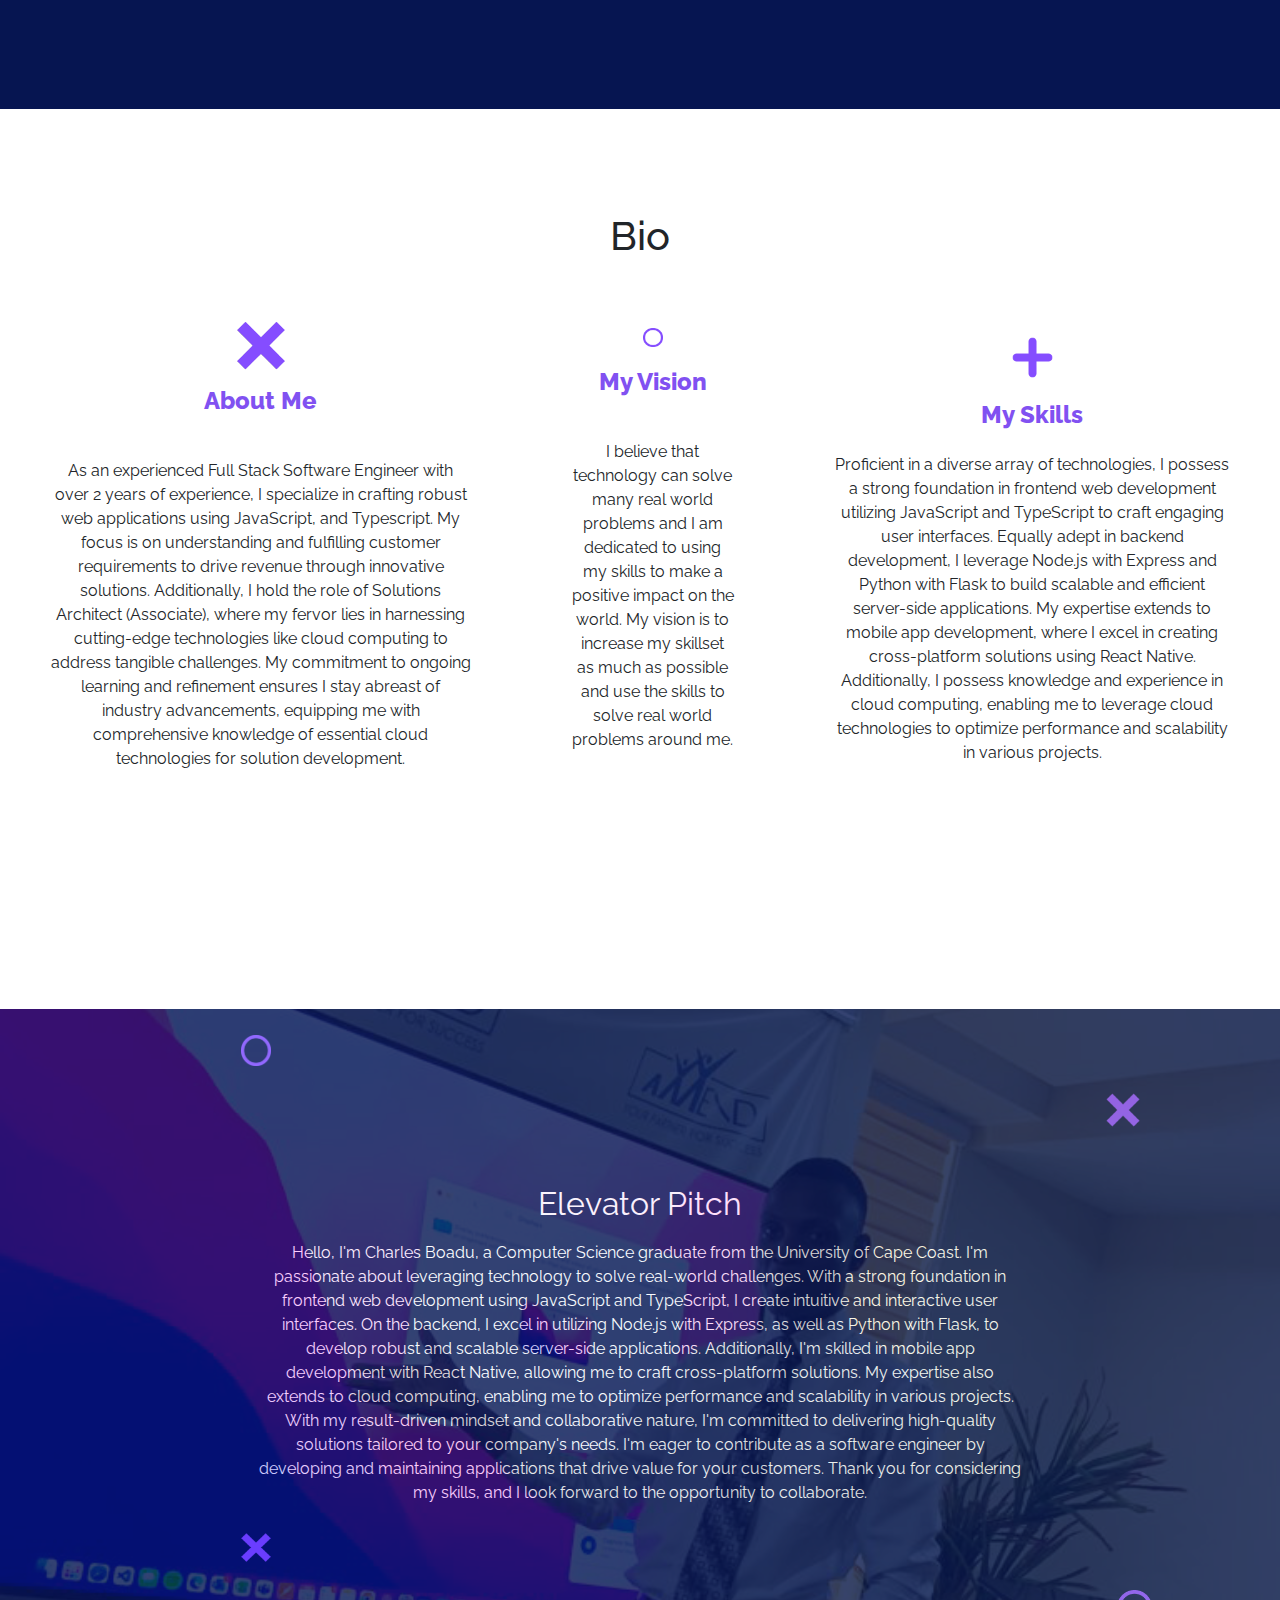
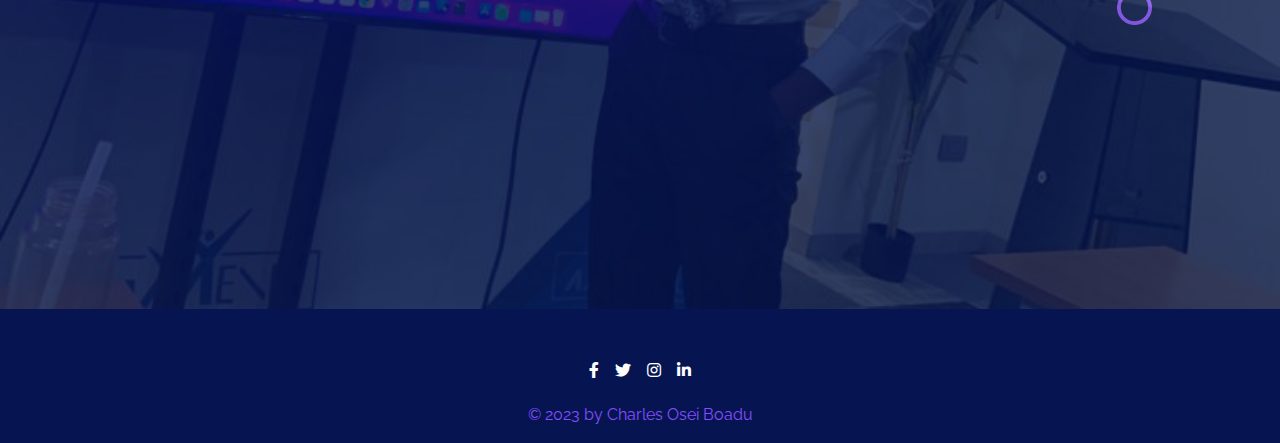
==== commit b36fc9b3: "Update index.html" ====
--- a/index.html
+++ b/index.html
@@ -248,14 +248,16 @@
             <div>About Me</div>
           </div>
           <div class="bio-text-container">
-            As an experienced Full Stack Software Engineer with over 2 years of experience, 
-            I specialize in crafting robust web applications using JavaScript, and Typescript. 
-            My focus is on understanding and fulfilling customer requirements to drive revenue 
-            through innovative solutions. Additionally, I hold the role of Solutions Architect 
-            (Associate), where my fervor lies in harnessing cutting-edge technologies like cloud 
-            computing to address tangible challenges. My commitment to ongoing learning and 
-            refinement ensures I stay abreast of industry advancements, equipping me with 
-            comprehensive knowledge of essential cloud technologies for solution development.
+            As an experienced Full Stack Software Engineer with over 2 years of
+            experience, I specialize in crafting robust web applications using 
+            JavaScript, and Typescript. My focus is on understanding and fulfilling 
+            customer requirements to drive revenue through innovative solutions. 
+            Additionally, I hold the role of Solutions Architect (Associate), where 
+            my fervor lies in harnessing cutting-edge technologies like cloud computing 
+            to address tangible challenges. My commitment to ongoing learning and 
+            refinement ensures I stay abreast of industry advancements, equipping 
+            me with comprehensive knowledge of essential cloud technologies for 
+            solution development.
           </div>
         </div>
         <div class="bio-item">
@@ -280,14 +282,15 @@
             <div>My Skills</div>
           </div>
           <div>
-            Proficient in a diverse array of technologies, I possess a strong foundation 
-            in frontend web development utilizing JavaScript and TypeScript to craft engaging 
-            user interfaces. Equally adept in backend development, I leverage Node.js with 
-            Express and Python with Flask to build scalable and efficient server-side applications.
-            My expertise extends to mobile app development, where I excel in creating cross-platform 
-            solutions using React Native. Additionally, I possess knowledge and experience in cloud 
-            computing, enabling me to leverage cloud technologies to optimize performance and scalability 
-            in various projects.
+            Proficient in a diverse array of technologies, I possess a strong 
+            foundation in frontend web development utilizing JavaScript and 
+            TypeScript to craft engaging user interfaces. Equally adept in 
+            backend development, I leverage Node.js with Express and Python with 
+            Flask to build scalable and efficient server-side applications. My expertise 
+            extends to mobile app development, where I excel in creating cross-platform 
+            solutions using React Native. Additionally, I possess knowledge and experience 
+            in cloud computing, enabling me to leverage cloud technologies to optimize 
+            performance and scalability in various projects.
           </div>
         </div>
       </div>
@@ -318,24 +321,18 @@
         </div>
         <div id="elevator-pitch-heading">Elevator Pitch</div>
         <div id="elevator-pitch-content">
-          I am Charles Boadu with an interest and a passion for solving real
-          world problems using technology. I am a graduate of the University of
-          Cape Coast with a Bachelor's degree in Computer Science. I am
-          result-driven, committed and a technophile. I am a full stack
-          developer using Next js as my frontend framework and Postgresql with
-          Node js as my backend. I also have skills in Graphic designing and
-          also have coding skills in programming languages such as Python, c++
-          etc. I stand out to offer these skills because I am a passionate and
-          result-driven person that commits to every task I am assigned to. I
-          also have great collaborative skills that make it easy for me to work
-          on projects with others. I will contribute to your company as a
-          software engineer by developing applications that suit the needs of
-          your customers or clients. I will also maintain and ensure that
-          existing applications are working as they should be, solving all
-          errors that may arise. I ask that you consider my pitch and make room
-          for my skills. The skills through which I can add value to your
-          company to solve real world problems. I thank you very much for your
-          consideration and I look forward to hearing from you soon.
+          Hello, I'm Charles Boadu, a Computer Science graduate from the University of Cape Coast. 
+          I'm passionate about leveraging technology to solve real-world challenges. With a strong 
+          foundation in frontend web development using JavaScript and TypeScript, I create intuitive 
+          and interactive user interfaces. On the backend, I excel in utilizing Node.js with Express, 
+          as well as Python with Flask, to develop robust and scalable server-side applications. 
+          Additionally, I'm skilled in mobile app development with React Native, allowing me to craft 
+          cross-platform solutions. My expertise also extends to cloud computing, enabling me to optimize 
+          performance and scalability in various projects. With my result-driven mindset and collaborative 
+          nature, I'm committed to delivering high-quality solutions tailored to your company's needs. 
+          I'm eager to contribute as a software engineer by developing and maintaining applications that 
+          drive value for your customers. Thank you for considering my skills, and I look forward to the 
+          opportunity to collaborate.
         </div>
         <div>
           <div class="elevator-pitch-image-x-o-left">
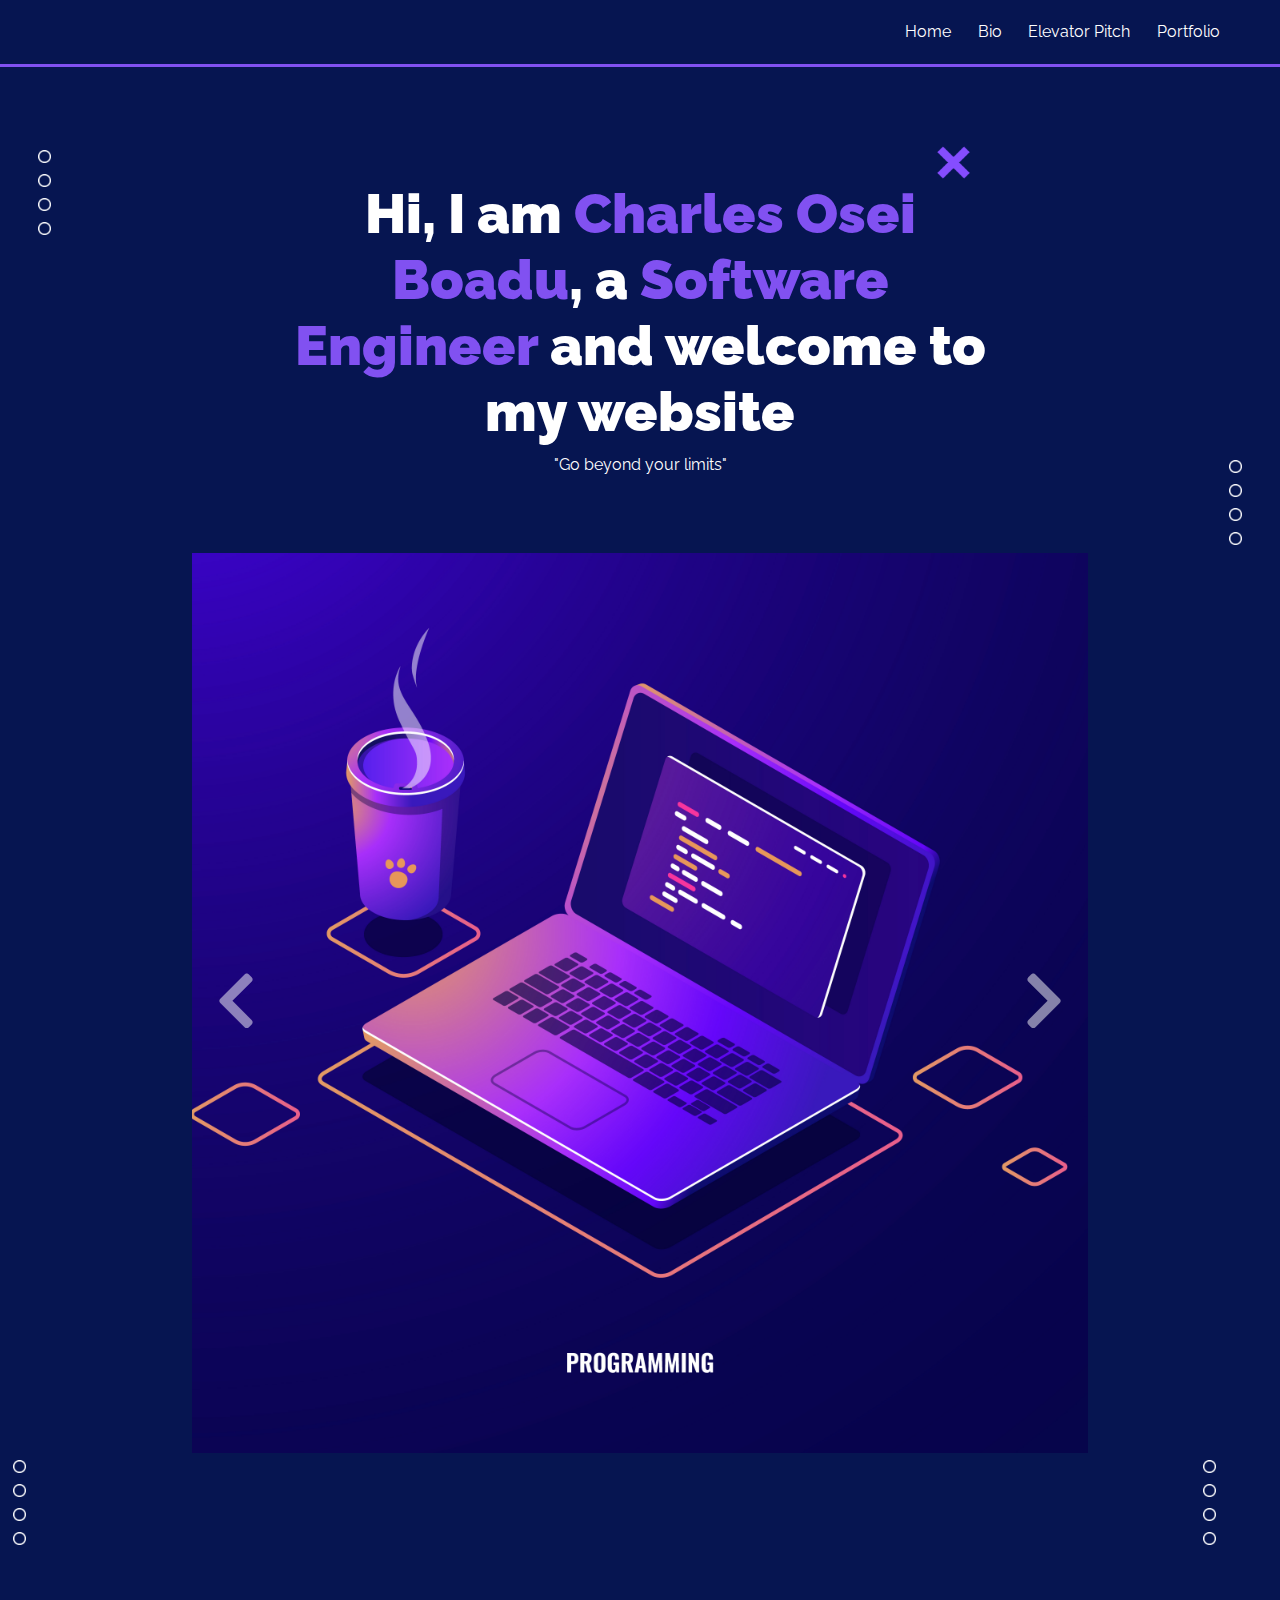
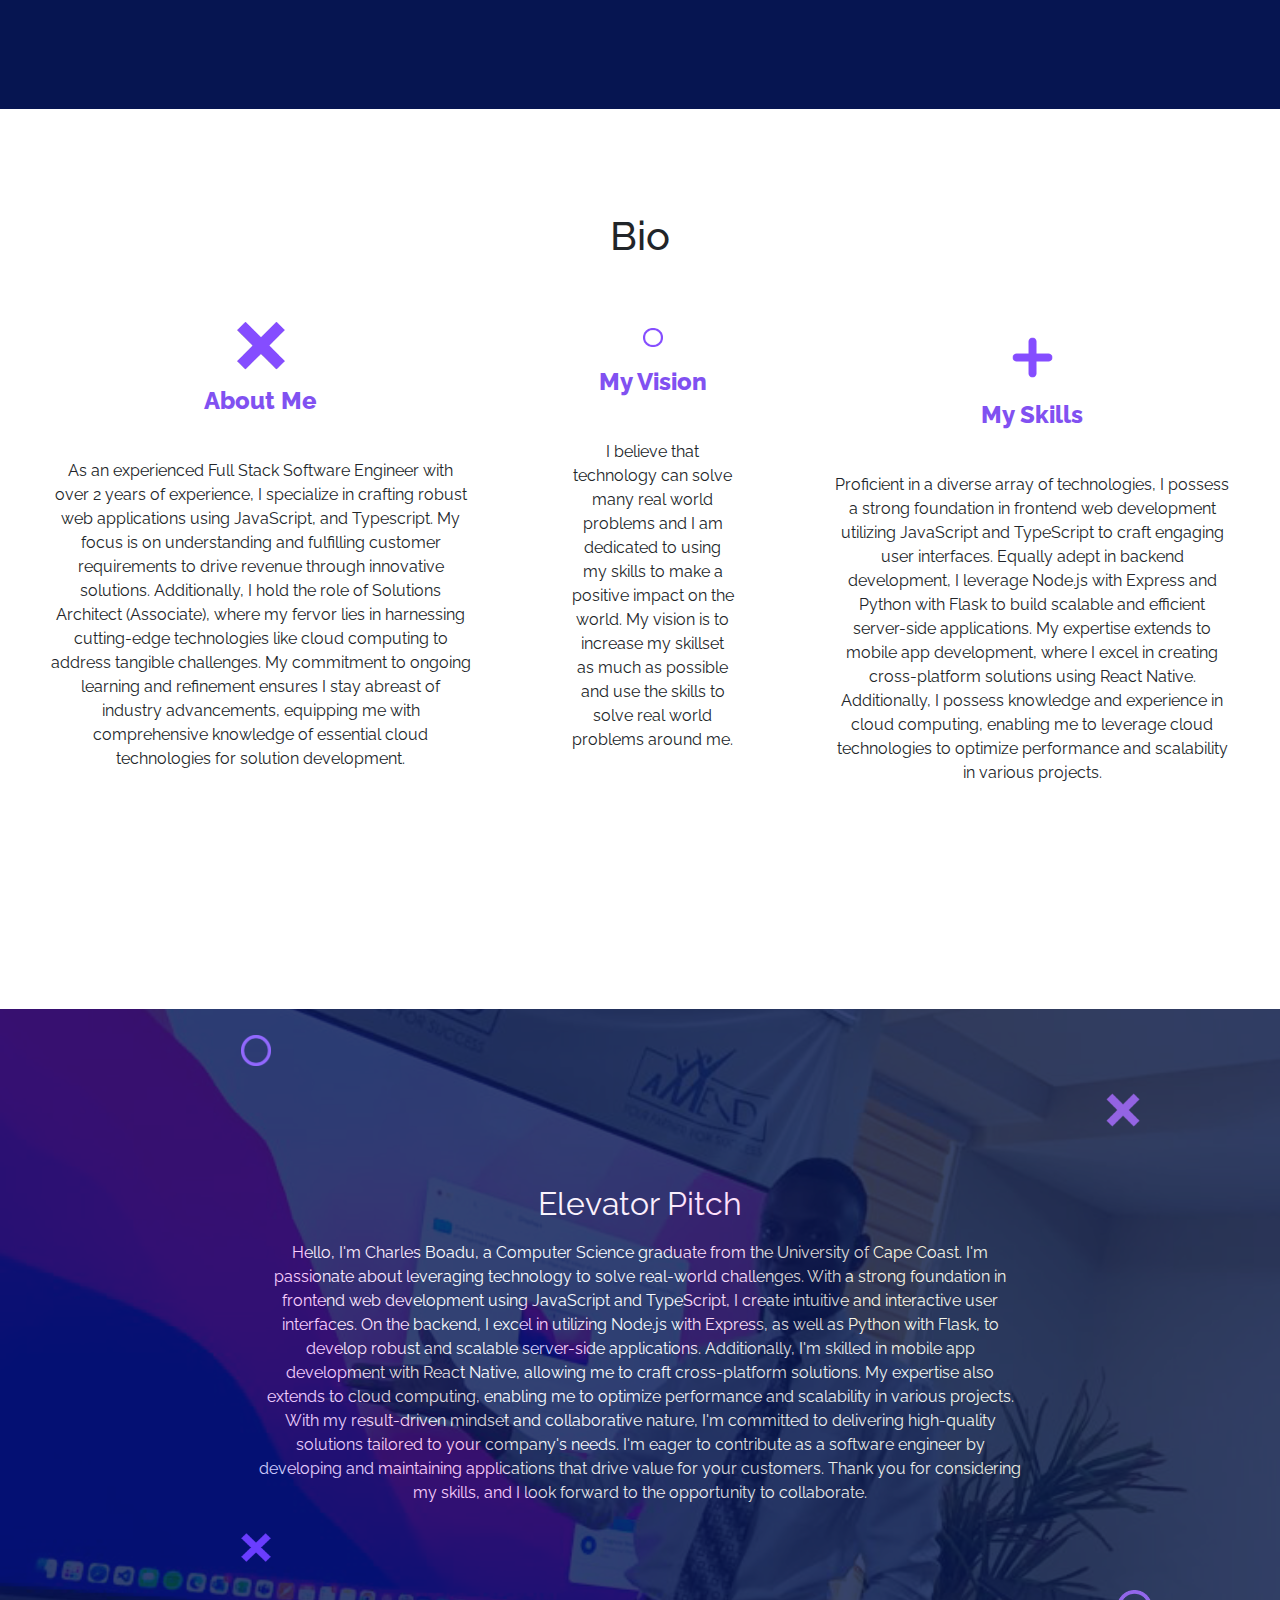
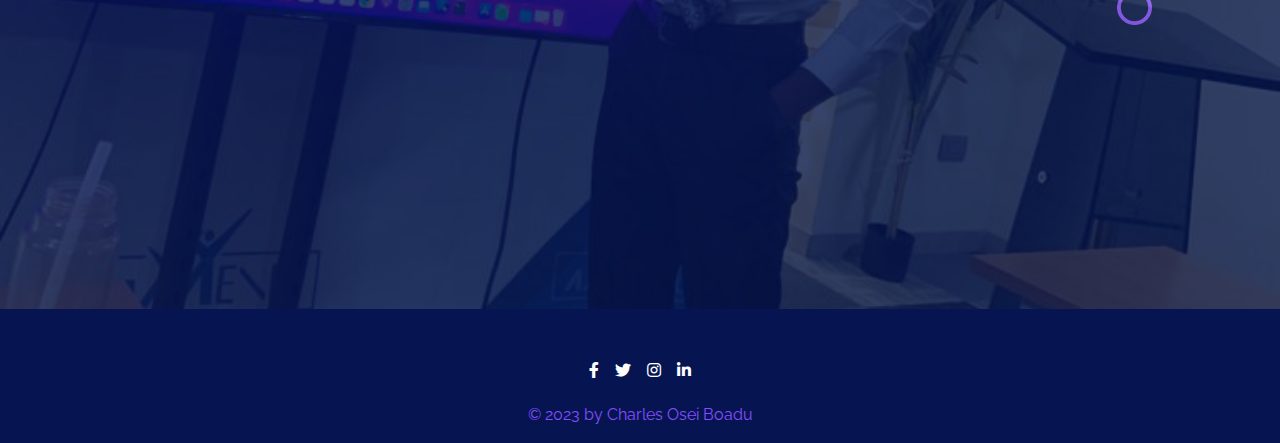
==== commit a6424a3e: "Update index.html" ====
--- a/index.html
+++ b/index.html
@@ -281,7 +281,7 @@
             </div>
             <div>My Skills</div>
           </div>
-          <div>
+          <div class="bio-text-container">
             Proficient in a diverse array of technologies, I possess a strong 
             foundation in frontend web development utilizing JavaScript and 
             TypeScript to craft engaging user interfaces. Equally adept in 
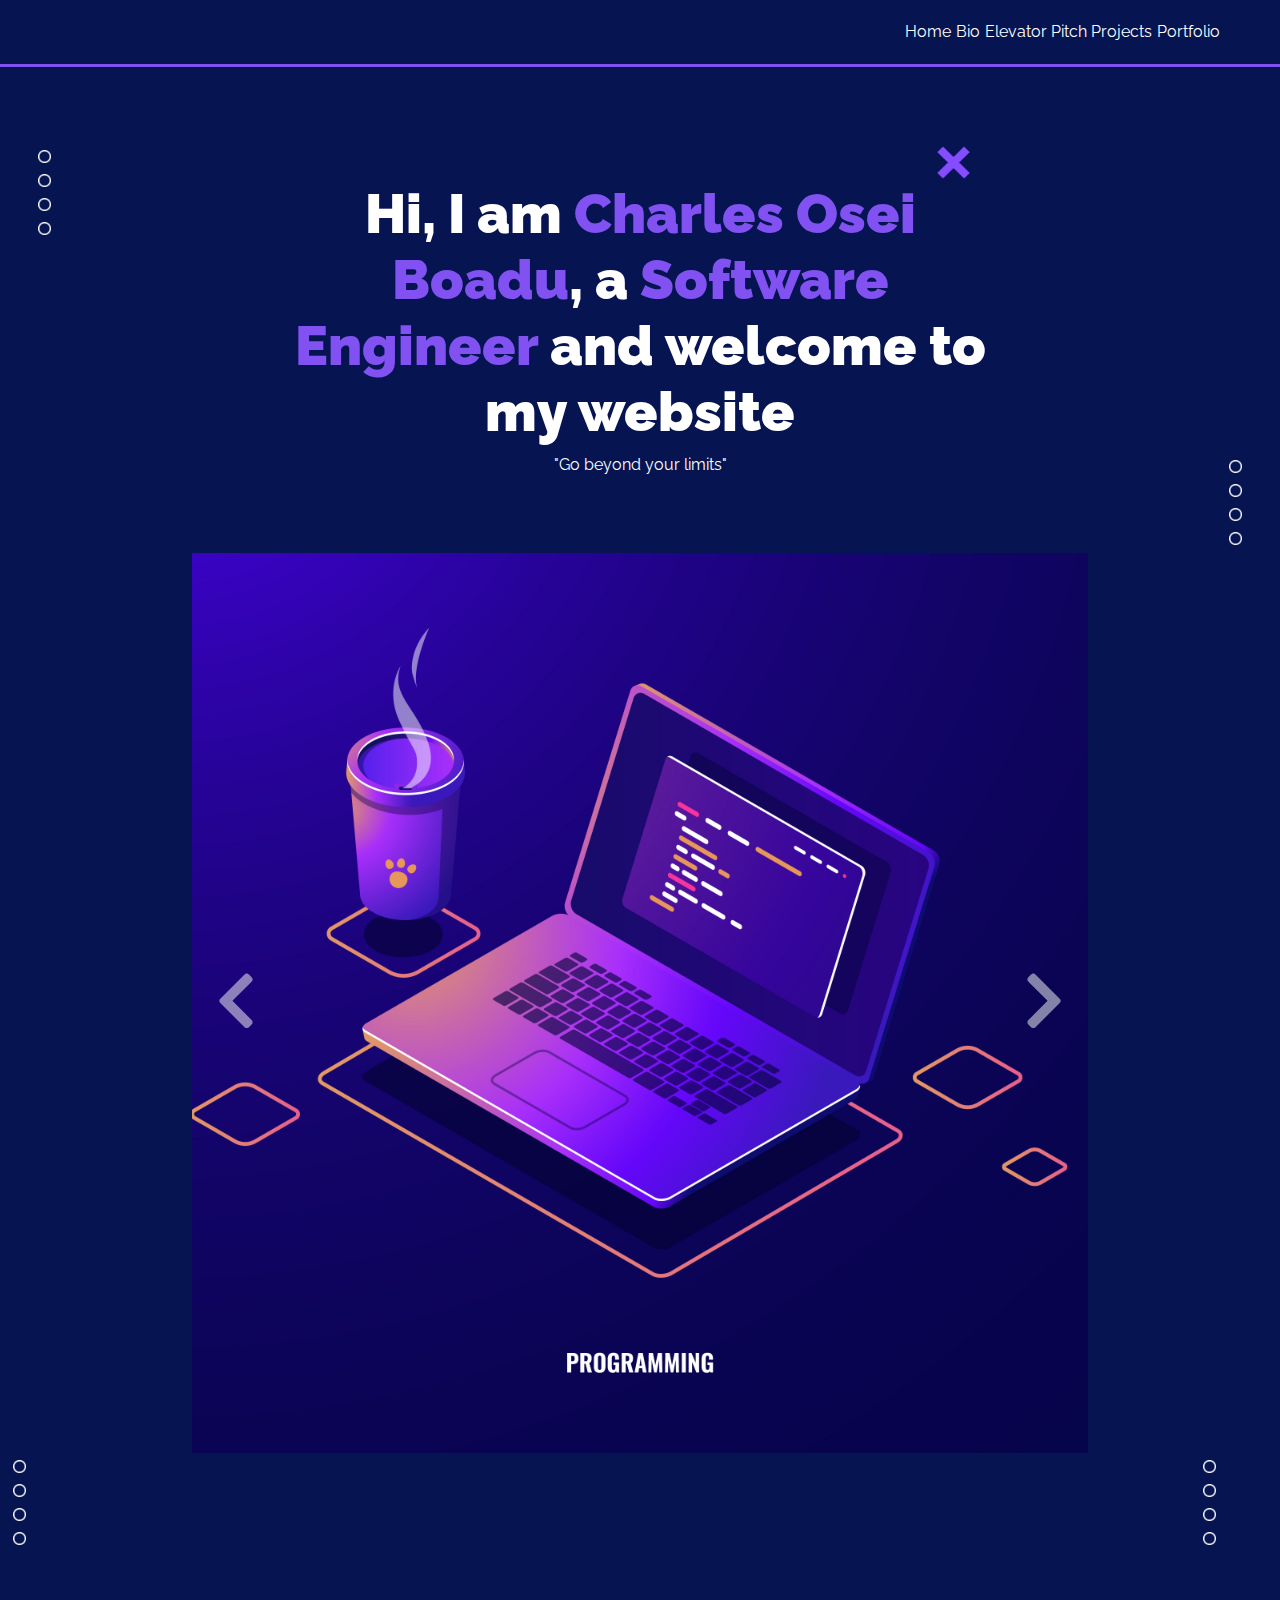
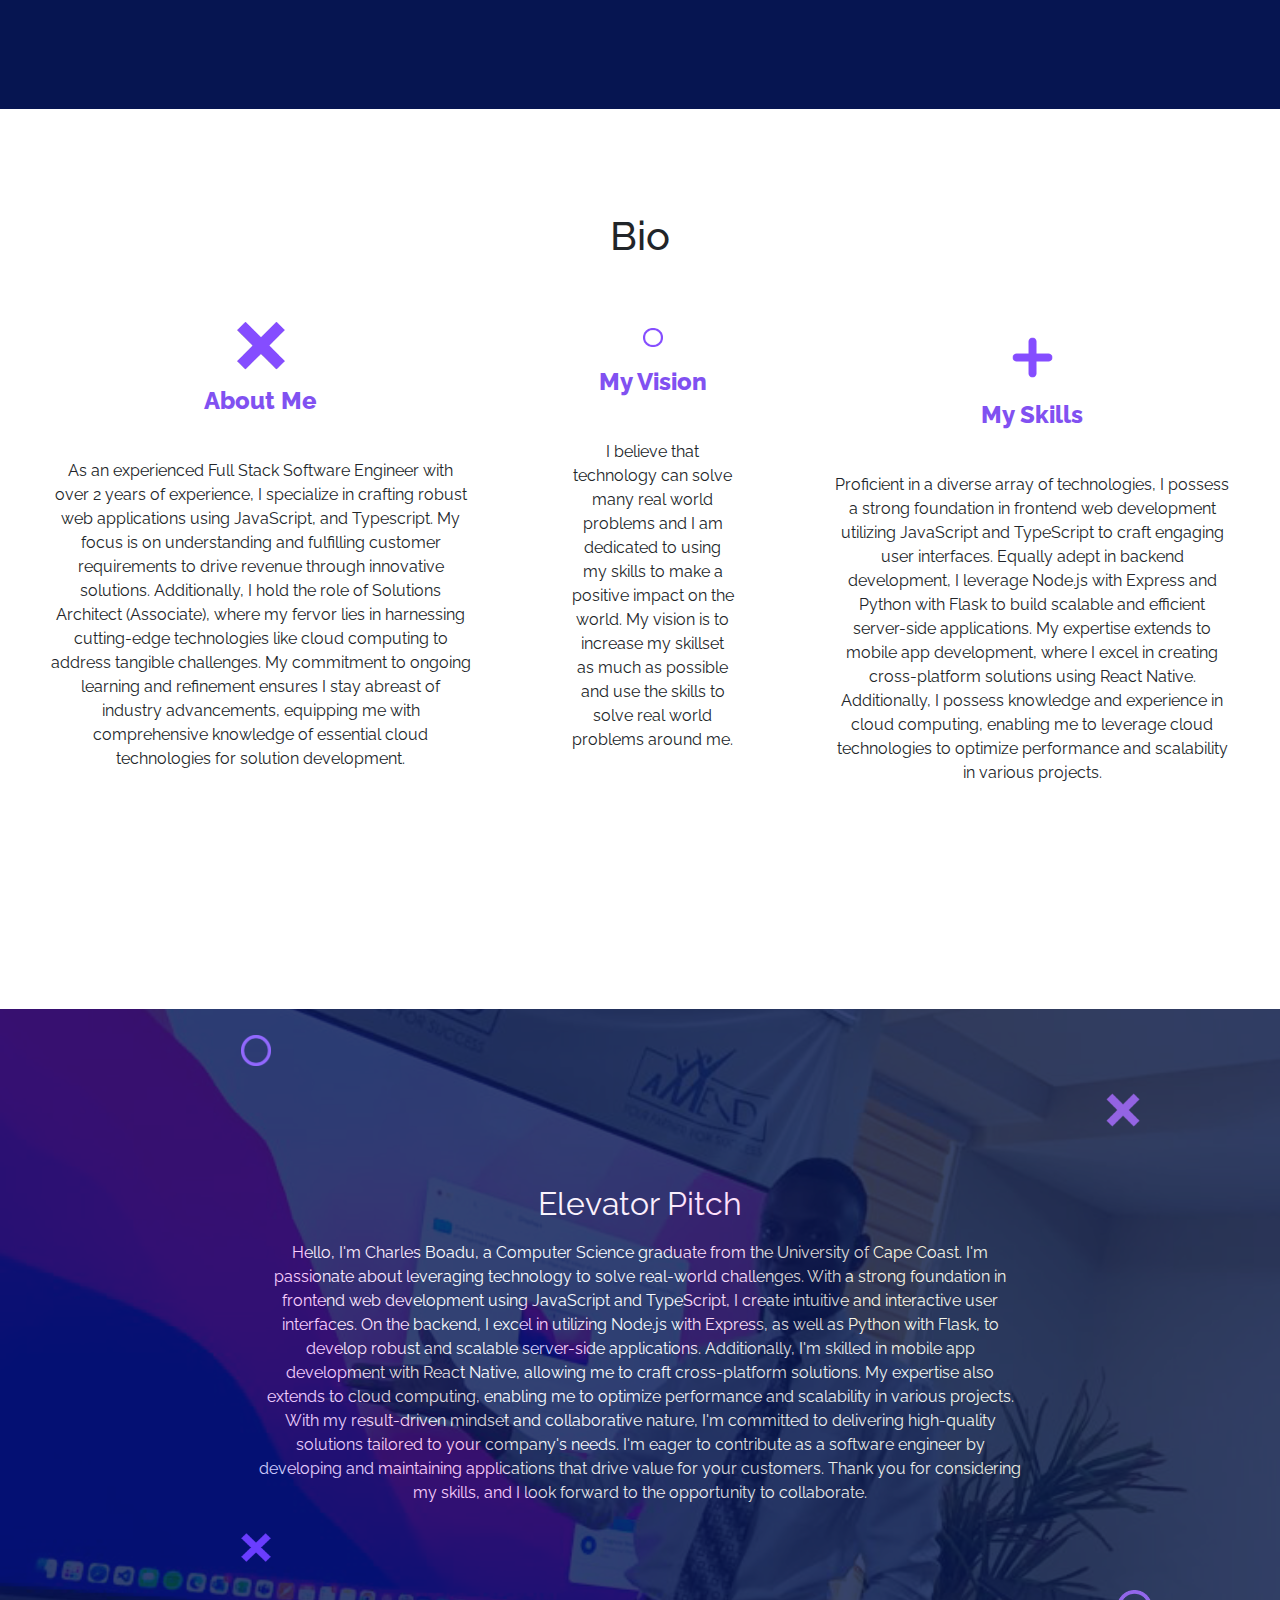
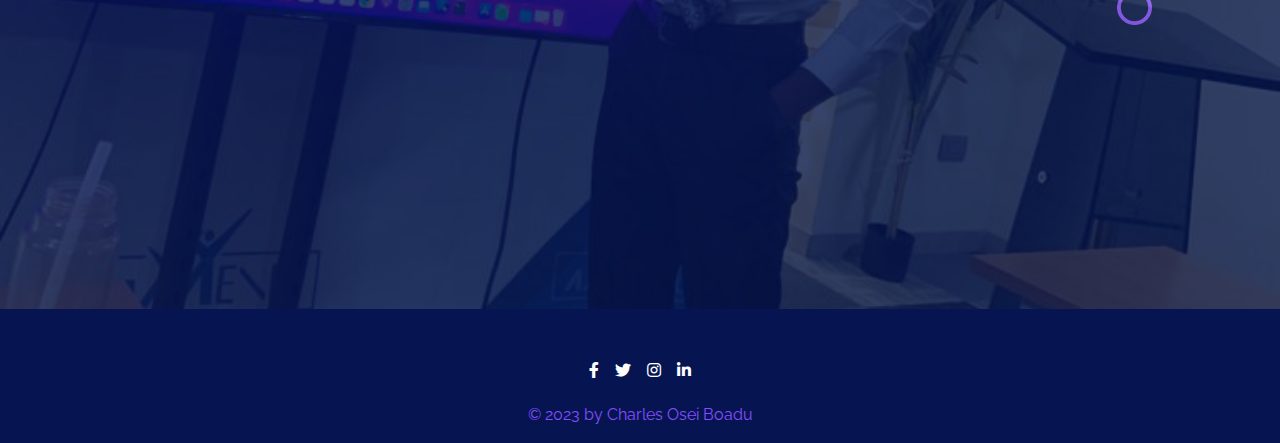
==== commit a280e6d4: "Update index.html" ====
--- a/index.html
+++ b/index.html
@@ -41,6 +41,11 @@
               id="elevator-pitch-link"
               >Elevator Pitch</a
             >
+            <a
+              href="projects.html"
+              class="nav-item"
+              
+              >Projects</a>
             <a href="./portfolio.html" class="nav-item" id="portfolio-link"
               >Portfolio</a
             >
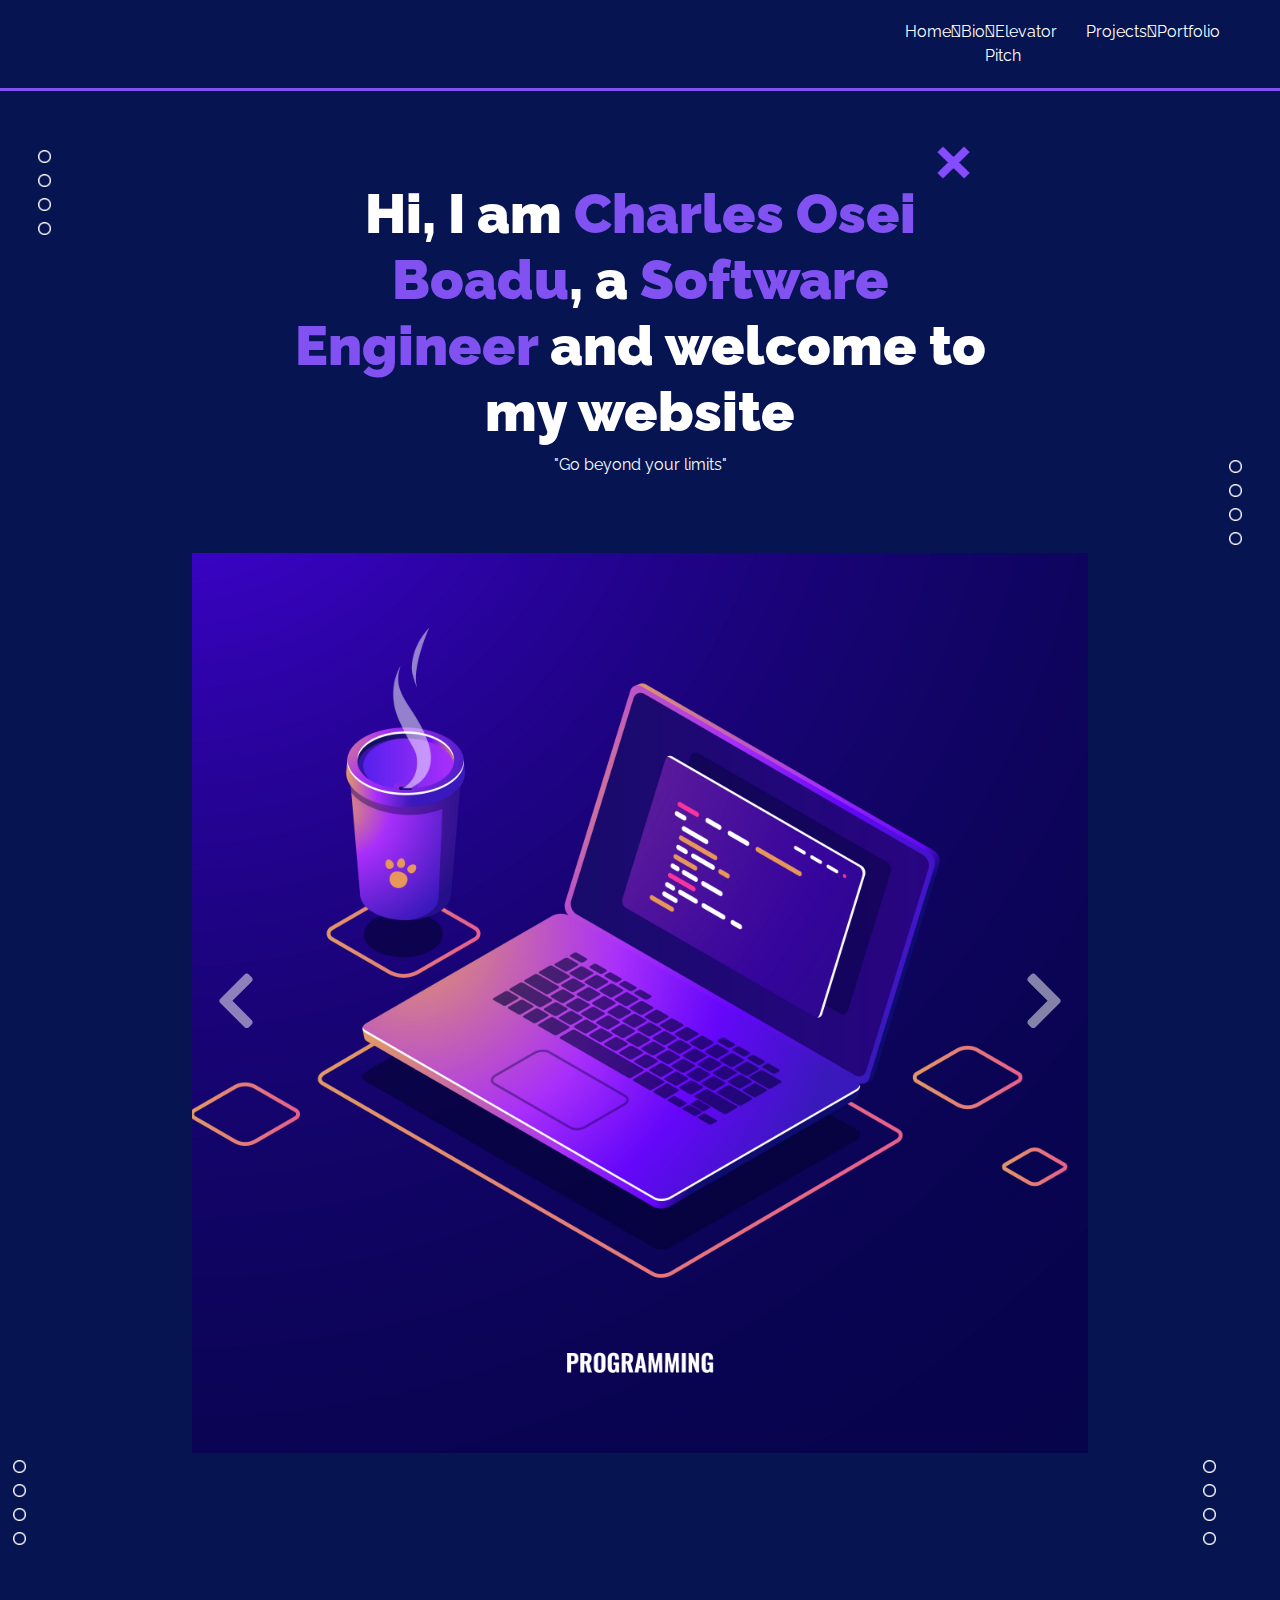
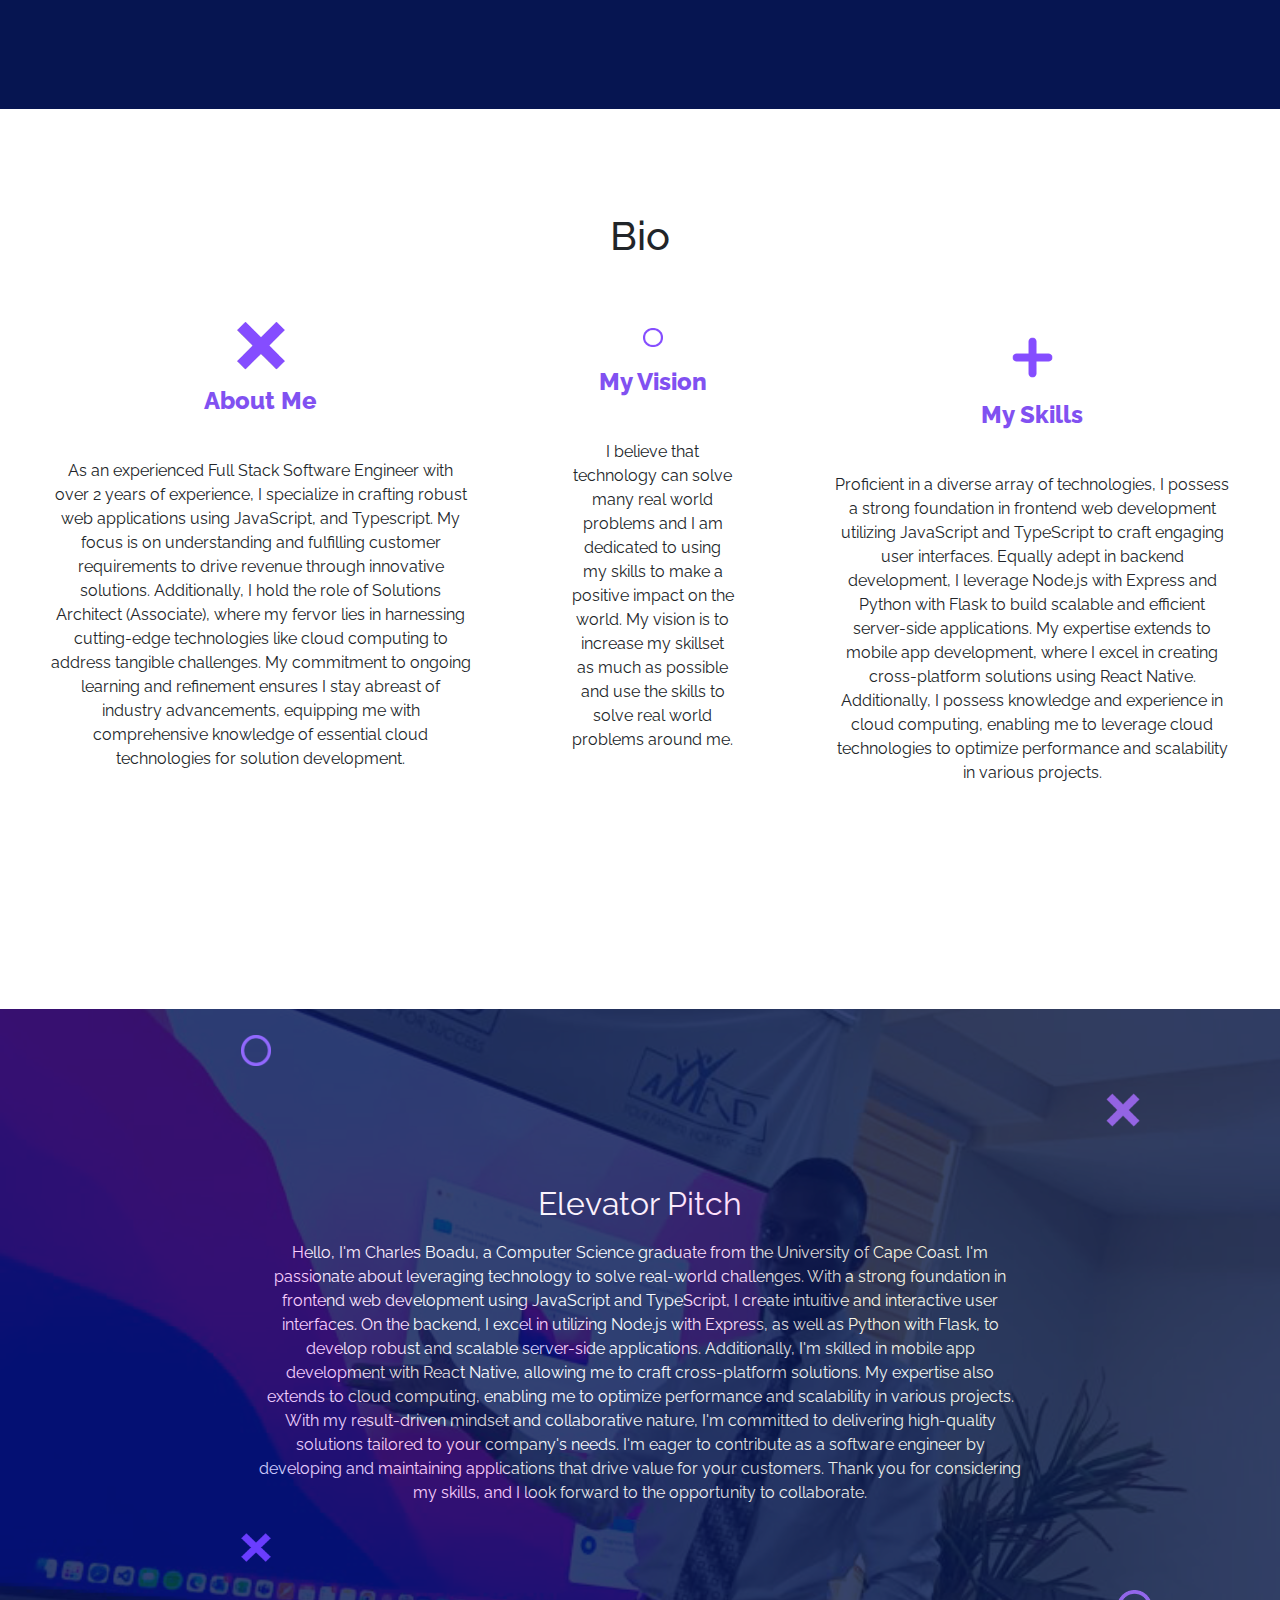
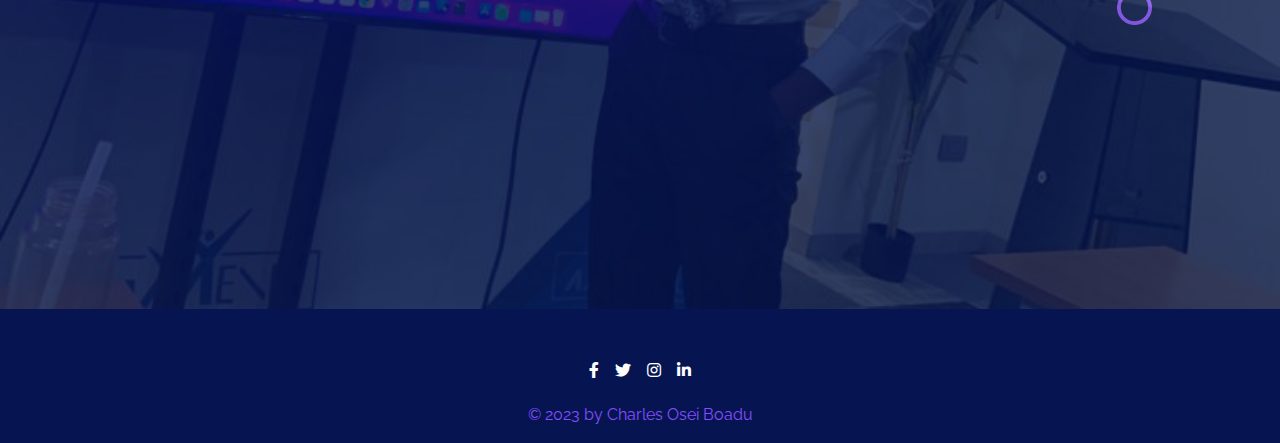
==== commit 7430d7d0: "Update index.html" ====
--- a/index.html
+++ b/index.html
@@ -15,10 +15,6 @@
       integrity="sha384-JcKb8q3iqJ61gNV9KGb8thSsNjpSL0n8PARn9HuZOnIxN0hoP+VmmDGMN5t9UJ0Z"
       crossorigin="anonymous"
     />
-    <script
-      src="https://kit.fontawesome.com/0000000000.js"
-      crossorigin="anonymous"
-    ></script>
     <link rel="preconnect" href="https://fonts.googleapis.com" />
     <link rel="preconnect" href="https://fonts.gstatic.com" crossorigin />
     <link
@@ -26,28 +22,27 @@
       rel="stylesheet"
     />
     <link rel="stylesheet" type="text/css" href="../css/style.css" />
-    <script src="/js/index.js" defer></script>
   </head>
   <body>
     <div class="sticky-nav">
       <nav class="navbar-main">
         <div class="nav-items" id="navItems">
           <div class="navItemsInner">
-            <a href="index.html" class="nav-item" id="home-link">Home</a>
-            <a href="#bio-section" class="nav-item" id="bio-link">Bio</a>
+            <a href="index.html" class="nav-item" id="home-link">
+              <i class="fa-solid fa-house"></i>Home</a>
+            <a href="#bio-section" class="nav-item" id="bio-link"><i class="fa-regular fa-user header-icon"></i>Bio</a>
             <a
               href="#elevator-pitch-heading"
               class="nav-item"
               id="elevator-pitch-link"
-              >Elevator Pitch</a
+              ><i class="fa-solid fa-chart-line"></i>Elevator Pitch</a
             >
             <a
               href="projects.html"
               class="nav-item"
-              
-              >Projects</a>
+              ><i class="fa-solid fa-list-check"></i>Projects</a>
             <a href="./portfolio.html" class="nav-item" id="portfolio-link"
-              >Portfolio</a
+              ><i class="fa-regular fa-address-card"></i>Portfolio</a
             >
           </div>
         </div>
@@ -374,6 +369,11 @@
     </div>
 
     <script
+      src="https://kit.fontawesome.com/0000000000.js"
+      crossorigin="anonymous"
+    ></script>
+    <script src="https://kit.fontawesome.com/12235dffd3.js" crossorigin="anonymous"></script>
+    <script
       src="https://code.jquery.com/jquery-3.5.1.slim.min.js"
       integrity="sha384-DfXdz2htPH0lsSSs5nCTpuj/zy4C+OGpamoFVy38MVBnE+IbbVYUew+OrCXaRkfj"
       crossorigin="anonymous"
@@ -388,5 +388,6 @@
       integrity="sha384-B4gt1jrGC7Jh4AgTPSdUtOBvfO8shuf57BaghqFfPlYxofvL8/KUEfYiJOMMV+rV"
       crossorigin="anonymous"
     ></script>
+    <script src="/js/index.js"></script>
   </body>
 </html>
